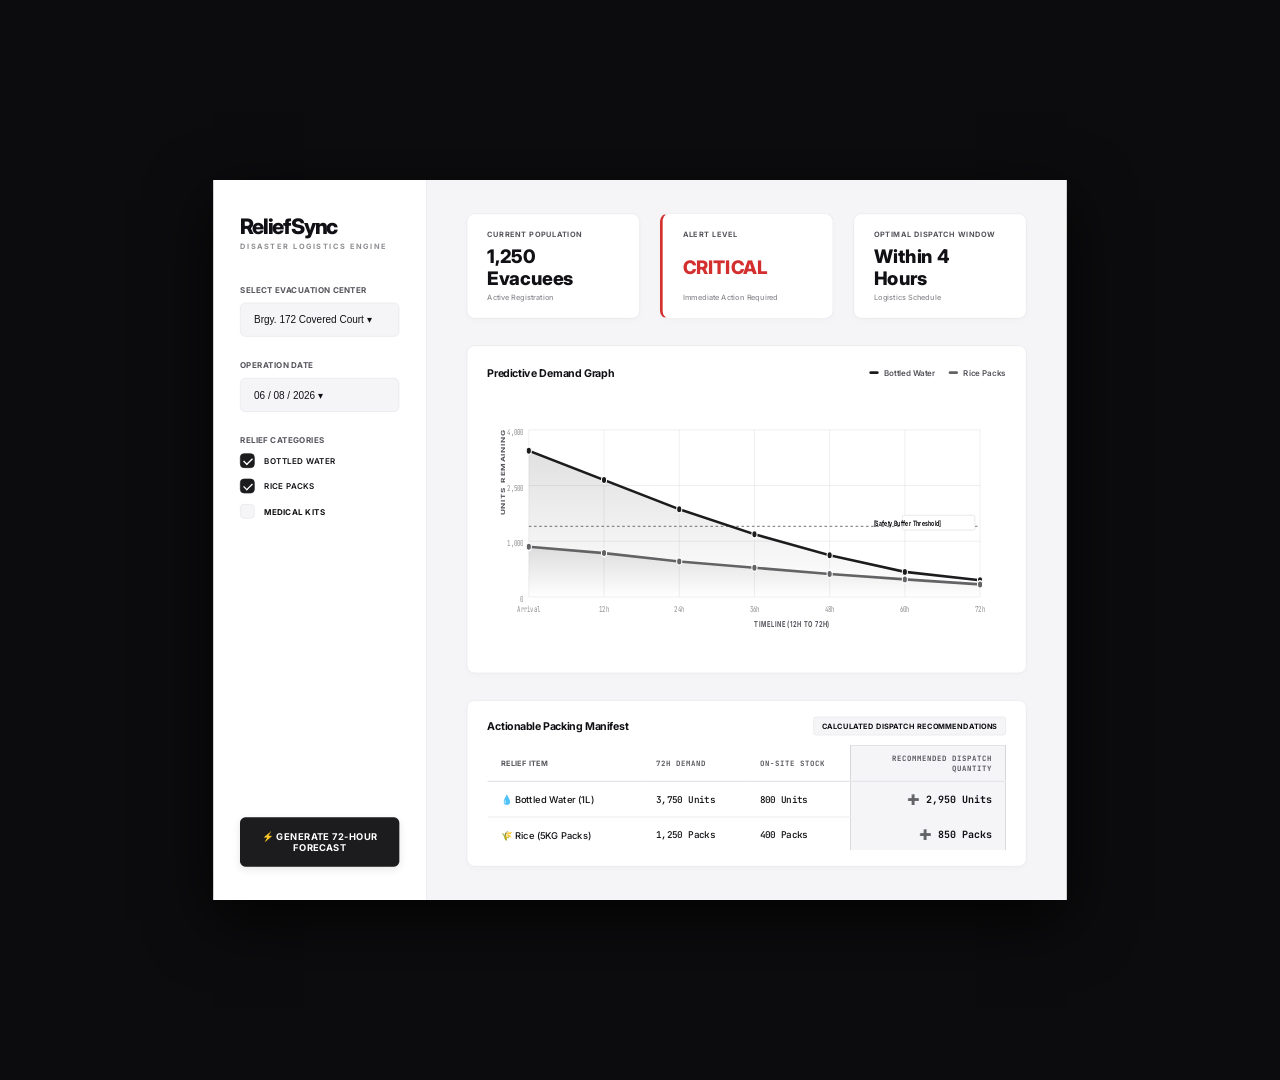
==== index.html @ c34f6281 "Initial commit: ReliefSync high-fidelity interactive dashboard" ====
<!DOCTYPE html>
<html lang="en">
<head>
  <meta charset="UTF-8">
  <meta name="viewport" content="width=device-width, initial-scale=1.0">
  <title>ReliefSync — Disaster Logistics Engine</title>
  <meta name="description" content="AI-driven disaster logistics engine for real-time dispatch forecasting and inventory optimization.">
  <!-- Google Fonts: Inter & JetBrains Mono for a modern, industrial data aesthetic -->
  <link rel="preconnect" href="https://fonts.googleapis.com">
  <link rel="preconnect" href="https://fonts.gstatic.com" crossorigin>
  <link href="https://fonts.googleapis.com/css2?family=Inter:wght@300;400;500;600;700;800&family=JetBrains+Mono:wght@400;500;700&display=swap" rel="stylesheet">
  <link rel="stylesheet" href="style.css">
</head>
<body>
  <!-- Presentation Frame to lock the layout into a beautiful 16:9 container -->
  <div class="presentation-container">
    <div class="canvas-frame">
      
      <!-- Split-Pane Layout -->
      <div class="split-pane">
        
        <!-- Left Sidebar (Control Panel) -->
        <aside class="sidebar">
          <div class="sidebar-top">
            <!-- App Brand Block -->
            <div class="brand-block">
              <h1 id="app-title">ReliefSync</h1>
              <p class="subtitle">DISASTER LOGISTICS ENGINE</p>
            </div>
            
            <!-- Controls Form -->
            <div class="controls-form">
              <!-- Evacuation Center Dropdown -->
              <div class="form-group">
                <label for="evac-center-select">Select Evacuation Center</label>
                <div class="custom-select-wrapper">
                  <select id="evac-center-select" name="evac-center">
                    <option value="brgy_172">Brgy. 172 Covered Court ▾</option>
                    <option value="brgy_173">Brgy. 173 Gymnasium ▾</option>
                    <option value="brgy_174">Brgy. 174 Elementary School ▾</option>
                  </select>
                </div>
              </div>
              
              <!-- Operation Date Dropdown -->
              <div class="form-group">
                <label for="operation-date-select">Operation Date</label>
                <div class="custom-select-wrapper">
                  <select id="operation-date-select" name="operation-date">
                    <option value="2026-06-08">06 / 08 / 2026 ▾</option>
                    <option value="2026-06-09">06 / 09 / 2026 ▾</option>
                    <option value="2026-06-10">06 / 10 / 2026 ▾</option>
                  </select>
                </div>
              </div>
              
              <!-- Checkbox Group -->
              <div class="form-group">
                <label class="group-label">Relief Categories</label>
                <div class="checkbox-group">
                  <label class="checkbox-label" for="category-water">
                    <input type="checkbox" id="category-water" name="categories" value="water" checked>
                    <span class="custom-checkbox"></span>
                    <span class="label-text">Bottled Water</span>
                  </label>
                  
                  <label class="checkbox-label" for="category-rice">
                    <input type="checkbox" id="category-rice" name="categories" value="rice" checked>
                    <span class="custom-checkbox"></span>
                    <span class="label-text">Rice Packs</span>
                  </label>
                  
                  <label class="checkbox-label" for="category-medical">
                    <input type="checkbox" id="category-medical" name="categories" value="medical">
                    <span class="custom-checkbox"></span>
                    <span class="label-text">Medical Kits</span>
                  </label>
                </div>
              </div>
            </div>
          </div>
          
          <!-- Bottom Action Button -->
          <div class="sidebar-bottom">
            <button id="btn-generate-forecast" class="primary-btn">
              <span class="btn-content">⚡ GENERATE 72-HOUR FORECAST</span>
              <span class="btn-loader hidden">
                <svg class="spinner" viewBox="0 0 50 50">
                  <circle class="path" cx="25" cy="25" r="20" fill="none" stroke-width="5"></circle>
                </svg>
                CALCULATING FORECAST...
              </span>
            </button>
          </div>
        </aside>
        
        <!-- Main Workspace (Right Side Dashboard) -->
        <main class="main-content">
          
          <!-- Row A: Live Camp Status -->
          <section class="dashboard-row row-status" id="row-status">
            <div class="status-card" id="card-population">
              <span class="card-label">Current Population</span>
              <span class="card-value" id="val-population">1,250 Evacuees</span>
              <div class="card-indicator">Active Registration</div>
            </div>
            
            <div class="status-card highlight-alert" id="card-alert">
              <span class="card-label">Alert Level</span>
              <span class="card-value alert-text" id="val-alert">CRITICAL</span>
              <div class="card-indicator">Immediate Action Required</div>
            </div>
            
            <div class="status-card" id="card-window">
              <span class="card-label">Optimal Dispatch Window</span>
              <span class="card-value" id="val-window">Within 4 Hours</span>
              <div class="card-indicator">Logistics Schedule</div>
            </div>
          </section>
          
          <!-- Row B: Predictive Demand Graph -->
          <section class="dashboard-row row-chart" id="row-chart">
            <div class="chart-container-box">
              <div class="chart-header">
                <h2 class="section-title">Predictive Demand Graph</h2>
                <div class="chart-legend" id="chart-legend">
                  <!-- Legend items will be added dynamically by JS to align with current checkboxes -->
                </div>
              </div>
              
              <!-- Clean SVG Line Chart Area -->
              <div class="svg-wrapper" id="svg-wrapper">
                <svg id="demand-chart" viewBox="0 0 1000 350" preserveAspectRatio="none">
                  <!-- Definitions for gradients and drop shadows -->
                  <defs>
                    <linearGradient id="gradient-water" x1="0" y1="0" x2="0" y2="1">
                      <stop offset="0%" stop-color="#333333" stop-opacity="0.15"/>
                      <stop offset="100%" stop-color="#333333" stop-opacity="0.0"/>
                    </linearGradient>
                    <linearGradient id="gradient-rice" x1="0" y1="0" x2="0" y2="1">
                      <stop offset="0%" stop-color="#555555" stop-opacity="0.15"/>
                      <stop offset="100%" stop-color="#555555" stop-opacity="0.0"/>
                    </linearGradient>
                    <linearGradient id="gradient-medical" x1="0" y1="0" x2="0" y2="1">
                      <stop offset="0%" stop-color="#888888" stop-opacity="0.15"/>
                      <stop offset="100%" stop-color="#888888" stop-opacity="0.0"/>
                    </linearGradient>
                  </defs>
                  
                  <!-- Y-Axis Grid Lines -->
                  <g class="grid-lines-y">
                    <line x1="80" y1="50" x2="950" y2="50" />
                    <line x1="80" y1="125" x2="950" y2="125" />
                    <line x1="80" y1="200" x2="950" y2="200" />
                    <line x1="80" y1="275" x2="950" y2="275" />
                  </g>

                  <!-- X-Axis Grid Lines (Time milestones) -->
                  <g class="grid-lines-x">
                    <line x1="80" y1="50" x2="80" y2="275" />
                    <line x1="225" y1="50" x2="225" y2="275" />
                    <line x1="370" y1="50" x2="370" y2="275" />
                    <line x1="515" y1="50" x2="515" y2="275" />
                    <line x1="660" y1="50" x2="660" y2="275" />
                    <line x1="805" y1="50" x2="805" y2="275" />
                    <line x1="950" y1="50" x2="950" y2="275" />
                  </g>

                  <!-- Safety Buffer Threshold (Dotted Line Across Middle) -->
                  <line id="buffer-threshold-line" x1="80" y1="180" x2="950" y2="180" stroke-dasharray="5 5" />
                  
                  <!-- Text Annotation Layer pointing to Safety Buffer -->
                  <g class="annotation-layer">
                    <rect x="800" y="165" width="140" height="20" rx="3" fill="#ffffff" stroke="#dcdcdc" stroke-width="1" />
                    <text x="810" y="179" class="annotation-text">[Safety Buffer Threshold]</text>
                  </g>

                  <!-- Axes Labels -->
                  <text x="35" y="165" class="axis-title y-axis-title" transform="rotate(-90 35 165)">Units Remaining</text>
                  <text x="515" y="315" class="axis-title x-axis-title">Timeline (12h to 72h)</text>

                  <!-- Y-Axis Labels -->
                  <text x="70" y="54" class="tick-label label-y">4,000</text>
                  <text x="70" y="129" class="tick-label label-y">2,500</text>
                  <text x="70" y="204" class="tick-label label-y">1,000</text>
                  <text x="70" y="279" class="tick-label label-y">0</text>

                  <!-- X-Axis Labels -->
                  <text x="80" y="295" class="tick-label label-x">Arrival</text>
                  <text x="225" y="295" class="tick-label label-x">12h</text>
                  <text x="370" y="295" class="tick-label label-x">24h</text>
                  <text x="515" y="295" class="tick-label label-x">36h</text>
                  <text x="660" y="295" class="tick-label label-x">48h</text>
                  <text x="805" y="295" class="tick-label label-x">60h</text>
                  <text x="950" y="295" class="tick-label label-x">72h</text>
                  
                  <!-- Dynamic SVG Paths will go here -->
                  <g id="chart-paths-container"></g>
                  
                  <!-- Interactivity Overlays / Tooltips -->
                  <g id="chart-dots-container"></g>
                </svg>
                <div class="chart-tooltip" id="chart-tooltip"></div>
              </div>
            </div>
          </section>
          
          <!-- Row C: Actionable Packing Manifest -->
          <section class="dashboard-row row-manifest" id="row-manifest">
            <div class="manifest-container-box">
              <div class="manifest-header">
                <h2 class="section-title">Actionable Packing Manifest</h2>
                <div class="manifest-badge">Calculated Dispatch Recommendations</div>
              </div>
              
              <!-- 4-Column Data Grid / Table -->
              <div class="table-wrapper">
                <table class="manifest-table" id="manifest-table">
                  <thead>
                    <tr>
                      <th class="col-item">Relief Item</th>
                      <th class="col-demand">72H Demand</th>
                      <th class="col-stock">On-Site Stock</th>
                      <th class="col-dispatch highlight-column">Recommended Dispatch Quantity</th>
                    </tr>
                  </thead>
                  <tbody id="manifest-table-body">
                    <!-- Rows will be injected and updated dynamically by JS -->
                  </tbody>
                </table>
              </div>
            </div>
          </section>
        </main>
        
      </div>
    </div>
  </div>

  <script src="app.js"></script>
</body>
</html>
---- style.css ----
/* Global Reset & Base Variables */
:root {
  --color-bg-page: #0c0c0e; /* Dark presenter canvas backdrop */
  --color-canvas-bg: #ffffff; /* White 16:9 workspace background */
  
  /* Grayscale Palette */
  --color-text-primary: #111115;
  --color-text-secondary: #55555c;
  --color-text-muted: #8e8e93;
  --color-border-light: #e5e5ea;
  --color-border-medium: #c7c7cc;
  --color-fill-light: #f5f5f7;
  --color-fill-hover: #e5e5ea;
  --color-btn-primary: #1c1c1e;
  --color-btn-hover: #000000;
  
  /* Single Accent Color for Alerts */
  --color-accent-red: #d32f2f;
  --color-accent-red-bg: #ffebee;
  
  /* Fonts */
  --font-sans: 'Inter', -apple-system, BlinkMacSystemFont, "Segoe UI", Roboto, sans-serif;
  --font-mono: 'JetBrains Mono', monospace;
  
  /* Transition durations */
  --transition-fast: 0.2s cubic-bezier(0.16, 1, 0.3, 1);
  --transition-normal: 0.3s cubic-bezier(0.16, 1, 0.3, 1);
}

* {
  box-sizing: border-box;
  margin: 0;
  padding: 0;
}

body {
  background-color: var(--color-bg-page);
  color: var(--color-text-primary);
  font-family: var(--font-sans);
  min-height: 100vh;
  display: flex;
  align-items: center;
  justify-content: center;
  overflow: hidden;
}

/* Presentation and Scaling Container */
.presentation-container {
  width: 1920px;
  height: 1080px;
  background-color: var(--color-canvas-bg);
  box-shadow: 0 30px 90px rgba(0, 0, 0, 0.8);
  position: relative;
  display: flex;
  overflow: hidden;
  transform-origin: center center;
}

/* Split Pane Layout */
.split-pane {
  display: flex;
  width: 100%;
  height: 100%;
}

/* 1. Left Sidebar Component */
.sidebar {
  width: 25%;
  border-right: 1px solid var(--color-border-light);
  background-color: #ffffff;
  display: flex;
  flex-direction: column;
  justify-content: space-between;
  padding: 50px 40px;
  z-index: 10;
}

.brand-block {
  margin-bottom: 50px;
}

#app-title {
  font-size: 32px;
  font-weight: 800;
  letter-spacing: -1.5px;
  color: var(--color-text-primary);
  margin-bottom: 4px;
}

.brand-block .subtitle {
  font-size: 11px;
  font-weight: 700;
  letter-spacing: 2.5px;
  color: var(--color-text-muted);
  text-transform: uppercase;
}

.controls-form {
  display: flex;
  flex-direction: column;
  gap: 35px;
}

.form-group {
  display: flex;
  flex-direction: column;
  gap: 12px;
}

.form-group label,
.group-label {
  font-size: 12px;
  font-weight: 700;
  letter-spacing: 0.5px;
  text-transform: uppercase;
  color: var(--color-text-secondary);
}

/* Custom Dropdown Styling */
.custom-select-wrapper {
  position: relative;
  width: 100%;
}

.custom-select-wrapper select {
  width: 100%;
  padding: 16px 20px;
  font-size: 15px;
  font-weight: 500;
  color: var(--color-text-primary);
  background-color: var(--color-fill-light);
  border: 1px solid var(--color-border-light);
  border-radius: 8px;
  appearance: none; /* Hide default arrow */
  cursor: pointer;
  transition: all var(--transition-fast);
}

.custom-select-wrapper select:hover {
  background-color: var(--color-fill-hover);
  border-color: var(--color-border-medium);
}

.custom-select-wrapper select:focus {
  outline: none;
  border-color: var(--color-text-primary);
  background-color: #ffffff;
}

/* Custom Checkbox Styling */
.checkbox-group {
  display: flex;
  flex-direction: column;
  gap: 16px;
}

.checkbox-label {
  display: flex;
  align-items: center;
  position: relative;
  cursor: pointer;
  font-size: 15px;
  font-weight: 500;
  user-select: none;
}

.checkbox-label input {
  position: absolute;
  opacity: 0;
  cursor: pointer;
  height: 0;
  width: 0;
}

.custom-checkbox {
  height: 22px;
  width: 22px;
  background-color: var(--color-fill-light);
  border: 1px solid var(--color-border-light);
  border-radius: 6px;
  margin-right: 14px;
  position: relative;
  transition: all var(--transition-fast);
}

.checkbox-label:hover input ~ .custom-checkbox {
  background-color: var(--color-fill-hover);
  border-color: var(--color-border-medium);
}

.checkbox-label input:checked ~ .custom-checkbox {
  background-color: var(--color-btn-primary);
  border-color: var(--color-btn-primary);
}

/* Draw checkmark inside checkbox */
.custom-checkbox:after {
  content: "";
  position: absolute;
  display: none;
  left: 7px;
  top: 3px;
  width: 6px;
  height: 11px;
  border: solid white;
  border-width: 0 2px 2px 0;
  transform: rotate(45deg);
}

.checkbox-label input:checked ~ .custom-checkbox:after {
  display: block;
}

.label-text {
  color: var(--color-text-primary);
  transition: color var(--transition-fast);
}

.checkbox-label input:checked ~ .label-text {
  font-weight: 600;
}

/* Action Button */
.primary-btn {
  width: 100%;
  padding: 20px 24px;
  font-family: var(--font-sans);
  font-size: 14px;
  font-weight: 700;
  letter-spacing: 0.5px;
  color: #ffffff;
  background-color: var(--color-btn-primary);
  border: none;
  border-radius: 8px;
  cursor: pointer;
  transition: all var(--transition-normal);
  display: flex;
  justify-content: center;
  align-items: center;
  box-shadow: 0 4px 12px rgba(0, 0, 0, 0.1);
  position: relative;
  overflow: hidden;
}

.primary-btn:hover {
  background-color: var(--color-btn-hover);
  transform: translateY(-2px);
  box-shadow: 0 6px 20px rgba(0, 0, 0, 0.15);
}

.primary-btn:active {
  transform: translateY(0);
}

.btn-content {
  display: inline-flex;
  align-items: center;
  gap: 8px;
}

/* Loading state for button */
.btn-loader {
  display: flex;
  align-items: center;
  gap: 10px;
}

.hidden {
  display: none !important;
}

.spinner {
  animation: rotate 2s linear infinite;
  width: 18px;
  height: 18px;
}

.spinner .path {
  stroke: #ffffff;
  stroke-linecap: round;
  animation: dash 1.5s ease-in-out infinite;
}

@keyframes rotate {
  100% {
    transform: rotate(360deg);
  }
}

@keyframes dash {
  0% {
    stroke-dasharray: 1, 150;
    stroke-dashoffset: 0;
  }
  50% {
    stroke-dasharray: 90, 150;
    stroke-dashoffset: -35;
  }
  100% {
    stroke-dasharray: 90, 150;
    stroke-dashoffset: -124;
  }
}


/* 2. Main Workspace Component (Right Side) */
.main-content {
  width: 75%;
  height: 100%;
  background-color: var(--color-fill-light);
  padding: 50px 60px;
  display: flex;
  flex-direction: column;
  justify-content: space-between;
  gap: 40px;
}

/* Row Layouts */
.dashboard-row {
  width: 100%;
}

/* ROW A: Live Camp Status */
.row-status {
  display: grid;
  grid-template-columns: repeat(3, 1fr);
  gap: 30px;
  height: auto;
}

.status-card {
  background-color: #ffffff;
  border: 1px solid var(--color-border-light);
  border-radius: 12px;
  padding: 24px 30px;
  display: flex;
  flex-direction: column;
  justify-content: space-between;
  position: relative;
  transition: all var(--transition-normal);
  box-shadow: 0 4px 10px rgba(0, 0, 0, 0.02);
}

.status-card:hover {
  transform: translateY(-4px);
  box-shadow: 0 10px 20px rgba(0, 0, 0, 0.05);
  border-color: var(--color-border-medium);
}

.card-label {
  font-size: 11px;
  font-weight: 700;
  text-transform: uppercase;
  color: var(--color-text-secondary);
  letter-spacing: 1px;
  margin-bottom: 8px;
}

.card-value {
  font-family: var(--font-sans);
  font-size: 28px;
  font-weight: 800;
  color: var(--color-text-primary);
  margin-bottom: 4px;
}

.card-indicator {
  font-size: 11px;
  font-weight: 500;
  color: var(--color-text-muted);
}

/* Alert Card Custom Styling */
.status-card.highlight-alert {
  border-left: 4px solid var(--color-accent-red);
}

.alert-text {
  color: var(--color-accent-red) !important;
  font-weight: 800;
  display: flex;
  align-items: center;
  gap: 6px;
}


/* ROW B: Predictive Demand Graph */
.row-chart {
  flex-grow: 1;
  display: flex;
  flex-direction: column;
  min-height: 400px;
}

.chart-container-box {
  background-color: #ffffff;
  border: 1px solid var(--color-border-light);
  border-radius: 12px;
  padding: 30px;
  height: 100%;
  display: flex;
  flex-direction: column;
  justify-content: space-between;
  box-shadow: 0 4px 10px rgba(0, 0, 0, 0.02);
}

.chart-header {
  display: flex;
  justify-content: space-between;
  align-items: center;
  margin-bottom: 20px;
}

.section-title {
  font-size: 16px;
  font-weight: 700;
  color: var(--color-text-primary);
  letter-spacing: -0.3px;
}

/* Chart Legend */
.chart-legend {
  display: flex;
  gap: 20px;
}

.legend-item {
  display: flex;
  align-items: center;
  font-size: 12px;
  font-weight: 600;
  color: var(--color-text-secondary);
}

.legend-color {
  width: 14px;
  height: 4px;
  border-radius: 2px;
  margin-right: 8px;
}

/* SVG Chart Area */
.svg-wrapper {
  position: relative;
  width: 100%;
  height: 100%;
  flex-grow: 1;
}

#demand-chart {
  width: 100%;
  height: 100%;
  display: block;
}

/* Grid & Axes styles */
.grid-lines-y line,
.grid-lines-x line {
  stroke: var(--color-border-light);
  stroke-width: 1px;
}

#buffer-threshold-line {
  stroke: var(--color-text-muted);
  stroke-width: 1.5px;
}

.axis-title {
  font-size: 11px;
  font-weight: 700;
  text-transform: uppercase;
  fill: var(--color-text-secondary);
  letter-spacing: 1px;
}

.tick-label {
  font-family: var(--font-mono);
  font-size: 11px;
  fill: var(--color-text-muted);
}

.label-y {
  text-anchor: end;
  dominant-baseline: middle;
}

.label-x {
  text-anchor: middle;
  dominant-baseline: top;
}

/* SVG Paths & Dots */
.chart-path {
  fill: none;
  stroke-width: 3.5px;
  stroke-linecap: round;
  transition: stroke-dasharray 2s ease-in-out, opacity var(--transition-normal);
}

.chart-area {
  stroke: none;
  transition: opacity var(--transition-normal);
}

/* Specific Line Styling */
.path-water {
  stroke: #1c1c1e; /* Darkest gray */
}
.area-water {
  fill: url(#gradient-water);
}

.path-rice {
  stroke: #636366; /* Medium gray */
}
.area-rice {
  fill: url(#gradient-rice);
}

.path-medical {
  stroke: #aeaeb2; /* Light gray */
}
.area-medical {
  fill: url(#gradient-medical);
}

/* Chart Points & Hover Dots */
.chart-dot {
  cursor: pointer;
  transition: r 0.2s ease, fill-opacity 0.2s ease;
}

.chart-dot:hover {
  r: 7px;
}

/* Safety Buffer Annotation */
.annotation-text {
  font-size: 10px;
  font-weight: 700;
  fill: var(--color-text-primary);
  text-anchor: middle;
}

/* Tooltip */
.chart-tooltip {
  position: absolute;
  background-color: var(--color-btn-primary);
  color: #ffffff;
  padding: 8px 12px;
  border-radius: 6px;
  font-size: 12px;
  font-family: var(--font-mono);
  pointer-events: none;
  opacity: 0;
  transform: translate(-50%, -120%);
  transition: opacity var(--transition-fast), transform var(--transition-fast);
  z-index: 100;
  box-shadow: 0 4px 12px rgba(0, 0, 0, 0.15);
}

.chart-tooltip::after {
  content: "";
  position: absolute;
  top: 100%;
  left: 50%;
  margin-left: -5px;
  border-width: 5px;
  border-style: solid;
  border-color: var(--color-btn-primary) transparent transparent transparent;
}


/* ROW C: Actionable Packing Manifest */
.row-manifest {
  height: 250px;
  display: flex;
  flex-direction: column;
}

.manifest-container-box {
  background-color: #ffffff;
  border: 1px solid var(--color-border-light);
  border-radius: 12px;
  padding: 24px 30px;
  height: 100%;
  display: flex;
  flex-direction: column;
  box-shadow: 0 4px 10px rgba(0, 0, 0, 0.02);
}

.manifest-header {
  display: flex;
  justify-content: space-between;
  align-items: center;
  margin-bottom: 15px;
}

.manifest-badge {
  background-color: var(--color-fill-light);
  color: var(--color-text-primary);
  font-size: 11px;
  font-weight: 700;
  text-transform: uppercase;
  padding: 6px 12px;
  border-radius: 4px;
  border: 1px solid var(--color-border-light);
  letter-spacing: 0.5px;
}

/* Data Table Grid */
.table-wrapper {
  flex-grow: 1;
  overflow-y: auto;
}

.manifest-table {
  width: 100%;
  border-collapse: collapse;
  text-align: left;
}

.manifest-table th {
  padding: 12px 20px;
  font-size: 11px;
  font-weight: 700;
  text-transform: uppercase;
  letter-spacing: 0.5px;
  color: var(--color-text-secondary);
  border-bottom: 2px solid var(--color-border-light);
}

.manifest-table td {
  padding: 16px 20px;
  font-size: 14px;
  font-weight: 500;
  border-bottom: 1px solid var(--color-border-light);
  color: var(--color-text-primary);
}

.manifest-table tbody tr:last-child td {
  border-bottom: none;
}

/* Dynamic row transitions */
.manifest-table tbody tr {
  animation: fadeIn 0.4s ease forwards;
}

@keyframes fadeIn {
  from {
    opacity: 0;
    transform: translateY(5px);
  }
  to {
    opacity: 1;
    transform: translateY(0);
  }
}

/* Alignment and Font styles */
.col-item {
  width: 30%;
}

.col-demand,
.col-stock {
  width: 20%;
  font-family: var(--font-mono);
}

.col-dispatch {
  width: 30%;
  font-family: var(--font-mono);
  font-weight: 700;
  text-align: right;
}

/* Distinct Highlight / Border behind recommended column */
.highlight-column {
  background-color: var(--color-fill-light);
  border-left: 1px solid var(--color-border-medium);
  border-right: 1px solid var(--color-border-medium);
}

tbody td.highlight-column {
  font-size: 15px;
  font-weight: 700;
  color: var(--color-text-primary);
  border-left: 1px solid var(--color-border-medium);
  border-right: 1px solid var(--color-border-medium);
  background-color: var(--color-fill-light);
  transition: background-color var(--transition-fast);
}

tbody tr:hover td.highlight-column {
  background-color: var(--color-fill-hover);
}

thead th.highlight-column {
  border-left: 1px solid var(--color-border-medium);
  border-right: 1px solid var(--color-border-medium);
  border-top: 1px solid var(--color-border-medium);
  background-color: var(--color-fill-light);
  text-align: right;
}

.add-prefix {
  color: var(--color-text-primary);
  margin-right: 4px;
}
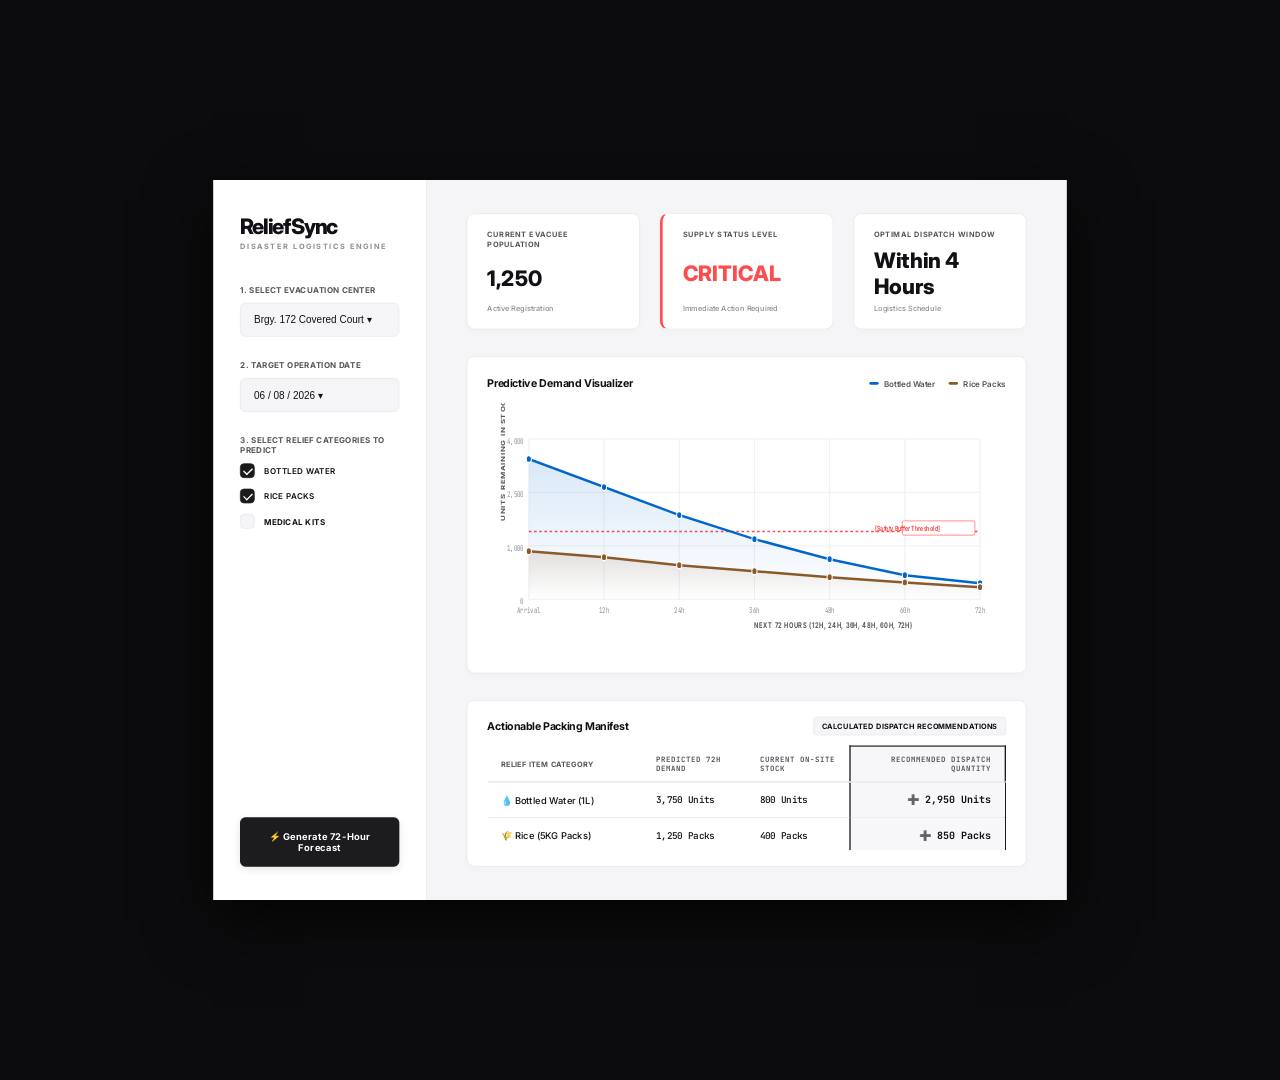
==== commit d685fa4a: "Refine dashboard blueprint labels, line colors (Water: Blue, Rice: Brown, Buffer: Red) and packing m" ====
--- a/index.html
+++ b/index.html
@@ -3,7 +3,7 @@
 <head>
   <meta charset="UTF-8">
   <meta name="viewport" content="width=device-width, initial-scale=1.0">
-  <title>ReliefSync — Disaster Logistics Engine</title>
+  <title>ReliefSync: Predictive Supply Forecaster</title>
   <meta name="description" content="AI-driven disaster logistics engine for real-time dispatch forecasting and inventory optimization.">
   <!-- Google Fonts: Inter & JetBrains Mono for a modern, industrial data aesthetic -->
   <link rel="preconnect" href="https://fonts.googleapis.com">
@@ -25,14 +25,14 @@
             <!-- App Brand Block -->
             <div class="brand-block">
               <h1 id="app-title">ReliefSync</h1>
-              <p class="subtitle">DISASTER LOGISTICS ENGINE</p>
+              <p class="subtitle">Disaster Logistics Engine</p>
             </div>
             
             <!-- Controls Form -->
             <div class="controls-form">
               <!-- Evacuation Center Dropdown -->
               <div class="form-group">
-                <label for="evac-center-select">Select Evacuation Center</label>
+                <label for="evac-center-select">1. Select Evacuation Center</label>
                 <div class="custom-select-wrapper">
                   <select id="evac-center-select" name="evac-center">
                     <option value="brgy_172">Brgy. 172 Covered Court ▾</option>
@@ -44,7 +44,7 @@
               
               <!-- Operation Date Dropdown -->
               <div class="form-group">
-                <label for="operation-date-select">Operation Date</label>
+                <label for="operation-date-select">2. Target Operation Date</label>
                 <div class="custom-select-wrapper">
                   <select id="operation-date-select" name="operation-date">
                     <option value="2026-06-08">06 / 08 / 2026 ▾</option>
@@ -56,7 +56,7 @@
               
               <!-- Checkbox Group -->
               <div class="form-group">
-                <label class="group-label">Relief Categories</label>
+                <label class="group-label">3. Select Relief Categories to Predict</label>
                 <div class="checkbox-group">
                   <label class="checkbox-label" for="category-water">
                     <input type="checkbox" id="category-water" name="categories" value="water" checked>
@@ -83,12 +83,12 @@
           <!-- Bottom Action Button -->
           <div class="sidebar-bottom">
             <button id="btn-generate-forecast" class="primary-btn">
-              <span class="btn-content">⚡ GENERATE 72-HOUR FORECAST</span>
+              <span class="btn-content">⚡ Generate 72-Hour Forecast</span>
               <span class="btn-loader hidden">
                 <svg class="spinner" viewBox="0 0 50 50">
                   <circle class="path" cx="25" cy="25" r="20" fill="none" stroke-width="5"></circle>
                 </svg>
-                CALCULATING FORECAST...
+                Calculating Forecast...
               </span>
             </button>
           </div>
@@ -97,16 +97,16 @@
         <!-- Main Workspace (Right Side Dashboard) -->
         <main class="main-content">
           
-          <!-- Row A: Live Camp Status -->
+          <!-- Row A: Live Camp Status (Camp Pulse Metrics) -->
           <section class="dashboard-row row-status" id="row-status">
             <div class="status-card" id="card-population">
-              <span class="card-label">Current Population</span>
-              <span class="card-value" id="val-population">1,250 Evacuees</span>
+              <span class="card-label">Current Evacuee Population</span>
+              <span class="card-value" id="val-population">1,250</span>
               <div class="card-indicator">Active Registration</div>
             </div>
             
             <div class="status-card highlight-alert" id="card-alert">
-              <span class="card-label">Alert Level</span>
+              <span class="card-label">Supply Status Level</span>
               <span class="card-value alert-text" id="val-alert">CRITICAL</span>
               <div class="card-indicator">Immediate Action Required</div>
             </div>
@@ -118,11 +118,11 @@
             </div>
           </section>
           
-          <!-- Row B: Predictive Demand Graph -->
+          <!-- Row B: Predictive Demand Visualizer -->
           <section class="dashboard-row row-chart" id="row-chart">
             <div class="chart-container-box">
               <div class="chart-header">
-                <h2 class="section-title">Predictive Demand Graph</h2>
+                <h2 class="section-title">Predictive Demand Visualizer</h2>
                 <div class="chart-legend" id="chart-legend">
                   <!-- Legend items will be added dynamically by JS to align with current checkboxes -->
                 </div>
@@ -133,17 +133,20 @@
                 <svg id="demand-chart" viewBox="0 0 1000 350" preserveAspectRatio="none">
                   <!-- Definitions for gradients and drop shadows -->
                   <defs>
+                    <!-- Blue gradient for Water -->
                     <linearGradient id="gradient-water" x1="0" y1="0" x2="0" y2="1">
-                      <stop offset="0%" stop-color="#333333" stop-opacity="0.15"/>
-                      <stop offset="100%" stop-color="#333333" stop-opacity="0.0"/>
+                      <stop offset="0%" stop-color="#0066cc" stop-opacity="0.15"/>
+                      <stop offset="100%" stop-color="#0066cc" stop-opacity="0.0"/>
                     </linearGradient>
+                    <!-- Brown gradient for Rice -->
                     <linearGradient id="gradient-rice" x1="0" y1="0" x2="0" y2="1">
-                      <stop offset="0%" stop-color="#555555" stop-opacity="0.15"/>
-                      <stop offset="100%" stop-color="#555555" stop-opacity="0.0"/>
+                      <stop offset="0%" stop-color="#8b5a2b" stop-opacity="0.15"/>
+                      <stop offset="100%" stop-color="#8b5a2b" stop-opacity="0.0"/>
                     </linearGradient>
+                    <!-- Gray gradient for Medical -->
                     <linearGradient id="gradient-medical" x1="0" y1="0" x2="0" y2="1">
-                      <stop offset="0%" stop-color="#888888" stop-opacity="0.15"/>
-                      <stop offset="100%" stop-color="#888888" stop-opacity="0.0"/>
+                      <stop offset="0%" stop-color="#8e8e93" stop-opacity="0.15"/>
+                      <stop offset="100%" stop-color="#8e8e93" stop-opacity="0.0"/>
                     </linearGradient>
                   </defs>
                   
@@ -171,13 +174,13 @@
                   
                   <!-- Text Annotation Layer pointing to Safety Buffer -->
                   <g class="annotation-layer">
-                    <rect x="800" y="165" width="140" height="20" rx="3" fill="#ffffff" stroke="#dcdcdc" stroke-width="1" />
+                    <rect x="800" y="165" width="140" height="20" rx="3" fill="#ffffff" stroke="#ff4b4b" stroke-width="1" />
                     <text x="810" y="179" class="annotation-text">[Safety Buffer Threshold]</text>
                   </g>
 
                   <!-- Axes Labels -->
-                  <text x="35" y="165" class="axis-title y-axis-title" transform="rotate(-90 35 165)">Units Remaining</text>
-                  <text x="515" y="315" class="axis-title x-axis-title">Timeline (12h to 72h)</text>
+                  <text x="35" y="165" class="axis-title y-axis-title" transform="rotate(-90 35 165)">Units Remaining in Stock</text>
+                  <text x="515" y="315" class="axis-title x-axis-title">Next 72 Hours (12h, 24h, 36h, 48h, 60h, 72h)</text>
 
                   <!-- Y-Axis Labels -->
                   <text x="70" y="54" class="tick-label label-y">4,000</text>
@@ -218,10 +221,10 @@
                 <table class="manifest-table" id="manifest-table">
                   <thead>
                     <tr>
-                      <th class="col-item">Relief Item</th>
-                      <th class="col-demand">72H Demand</th>
-                      <th class="col-stock">On-Site Stock</th>
-                      <th class="col-dispatch highlight-column">Recommended Dispatch Quantity</th>
+                      <th class="col-item">Relief Item Category</th>
+                      <th class="col-demand">Predicted 72H Demand</th>
+                      <th class="col-stock">Current On-Site Stock</th>
+                      <th class="col-dispatch highlight-column">RECOMMENDED DISPATCH QUANTITY</th>
                     </tr>
                   </thead>
                   <tbody id="manifest-table-body">
--- a/style.css
+++ b/style.css
@@ -15,8 +15,8 @@
   --color-btn-hover: #000000;
   
   /* Single Accent Color for Alerts */
-  --color-accent-red: #d32f2f;
-  --color-accent-red-bg: #ffebee;
+  --color-accent-red: #ff4b4b; /* Vibrant Alert Red */
+  --color-accent-red-bg: #ffebeb;
   
   /* Fonts */
   --font-sans: 'Inter', -apple-system, BlinkMacSystemFont, "Segoe UI", Roboto, sans-serif;
@@ -353,15 +353,15 @@
   text-transform: uppercase;
   color: var(--color-text-secondary);
   letter-spacing: 1px;
-  margin-bottom: 8px;
+  margin-bottom: 12px; /* Extra margin for layout separation */
 }
 
 .card-value {
   font-family: var(--font-sans);
-  font-size: 28px;
+  font-size: 32px;
   font-weight: 800;
   color: var(--color-text-primary);
-  margin-bottom: 4px;
+  margin-bottom: 6px;
 }
 
 .card-indicator {
@@ -461,8 +461,8 @@
 }
 
 #buffer-threshold-line {
-  stroke: var(--color-text-muted);
-  stroke-width: 1.5px;
+  stroke: var(--color-accent-red); /* Updated to Red Accent color */
+  stroke-width: 2px;
 }
 
 .axis-title {
@@ -502,23 +502,23 @@
   transition: opacity var(--transition-normal);
 }
 
-/* Specific Line Styling */
+/* Specific Line Styling: Water (Blue), Rice (Brown) */
 .path-water {
-  stroke: #1c1c1e; /* Darkest gray */
+  stroke: #0066cc; /* Vibrant Blue */
 }
 .area-water {
   fill: url(#gradient-water);
 }
 
 .path-rice {
-  stroke: #636366; /* Medium gray */
+  stroke: #8b5a2b; /* Professional Brown */
 }
 .area-rice {
   fill: url(#gradient-rice);
 }
 
 .path-medical {
-  stroke: #aeaeb2; /* Light gray */
+  stroke: #8e8e93; /* Grayscale/Muted Gray */
 }
 .area-medical {
   fill: url(#gradient-medical);
@@ -538,7 +538,7 @@
 .annotation-text {
   font-size: 10px;
   font-weight: 700;
-  fill: var(--color-text-primary);
+  fill: var(--color-accent-red); /* Highlight text in Alert Red */
   text-anchor: middle;
 }
 
@@ -676,32 +676,32 @@
   text-align: right;
 }
 
-/* Distinct Highlight / Border behind recommended column */
+/* Distinct Highlight / Border behind RECOMMENDED DISPATCH QUANTITY column */
 .highlight-column {
-  background-color: var(--color-fill-light);
-  border-left: 1px solid var(--color-border-medium);
-  border-right: 1px solid var(--color-border-medium);
+  background-color: #f7f7fa; /* Light structural background tint */
+  border-left: 2px solid var(--color-btn-primary) !important; /* Bold border highlight to anchor eyes */
+  border-right: 2px solid var(--color-btn-primary) !important;
 }
 
 tbody td.highlight-column {
   font-size: 15px;
   font-weight: 700;
   color: var(--color-text-primary);
-  border-left: 1px solid var(--color-border-medium);
-  border-right: 1px solid var(--color-border-medium);
-  background-color: var(--color-fill-light);
+  border-left: 2px solid var(--color-btn-primary) !important;
+  border-right: 2px solid var(--color-btn-primary) !important;
+  background-color: #f7f7fa;
   transition: background-color var(--transition-fast);
 }
 
 tbody tr:hover td.highlight-column {
-  background-color: var(--color-fill-hover);
+  background-color: #ececef;
 }
 
 thead th.highlight-column {
-  border-left: 1px solid var(--color-border-medium);
-  border-right: 1px solid var(--color-border-medium);
-  border-top: 1px solid var(--color-border-medium);
-  background-color: var(--color-fill-light);
+  border-left: 2px solid var(--color-btn-primary) !important;
+  border-right: 2px solid var(--color-btn-primary) !important;
+  border-top: 2px solid var(--color-btn-primary) !important;
+  background-color: #f7f7fa;
   text-align: right;
 }
 
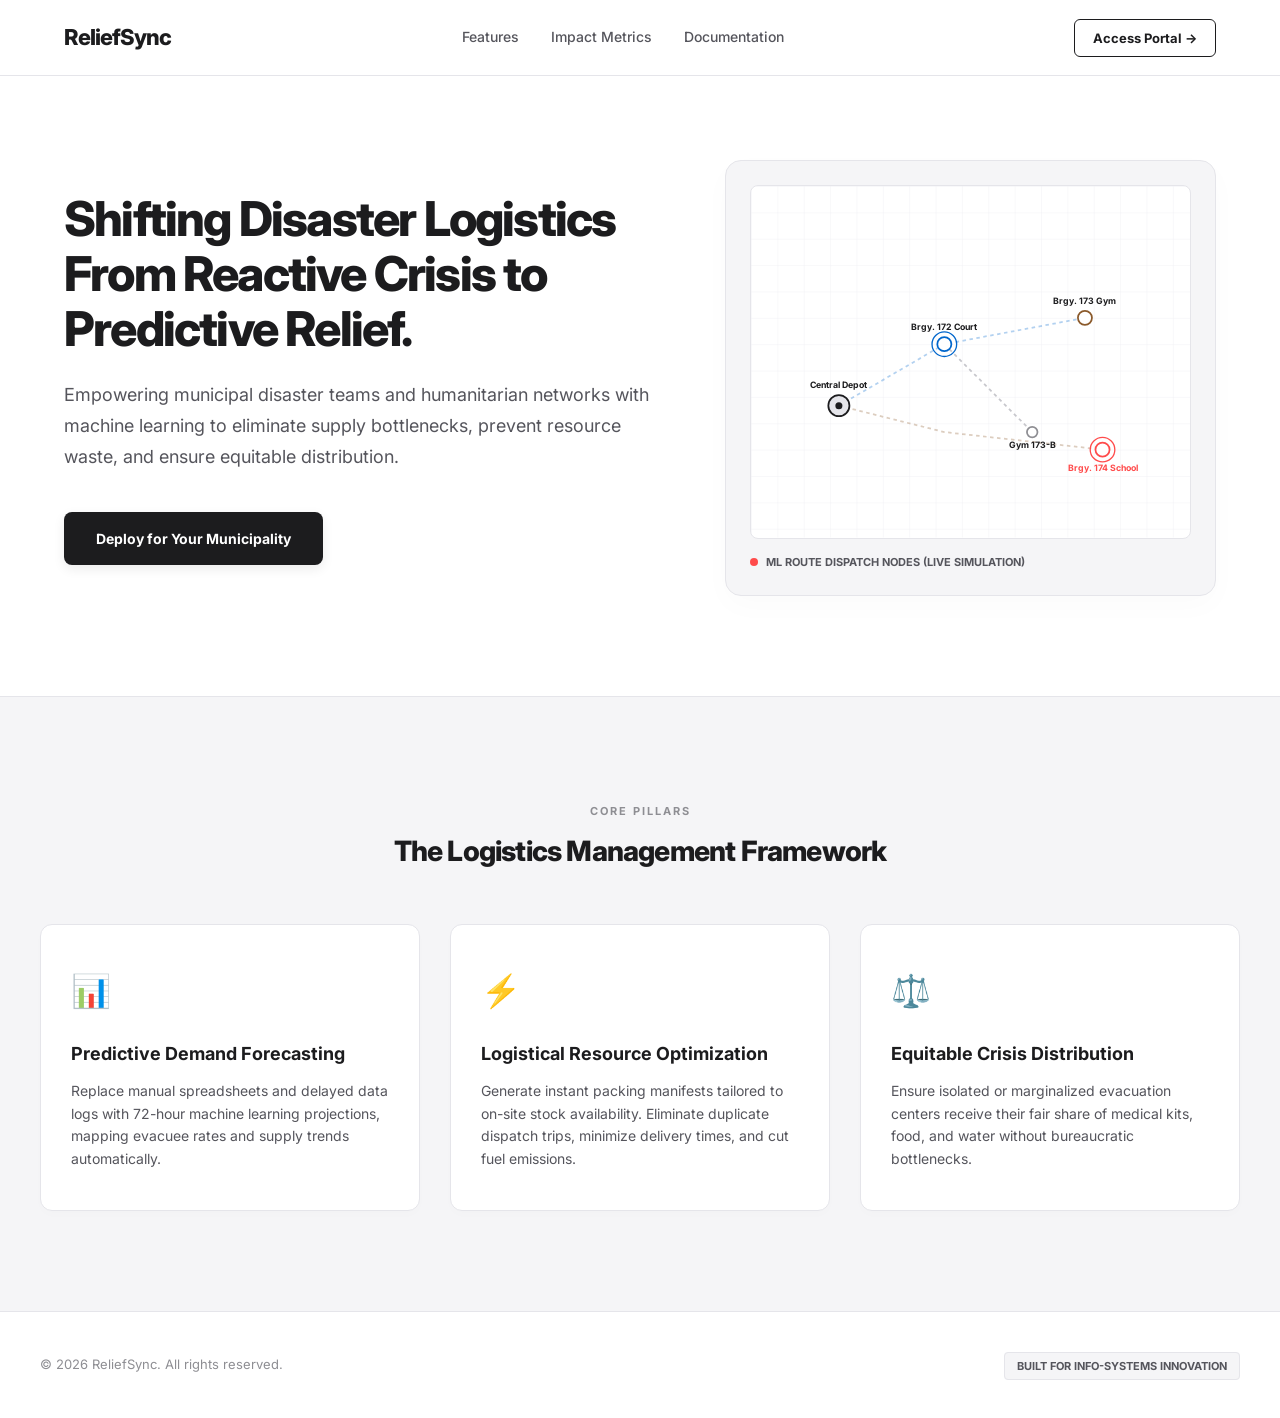
==== commit a72136ac: "Transition to multi-page app with modern landing page and responsive portal, removing fixed presenta" ====
--- a/index.html
+++ b/index.html
@@ -3,240 +3,206 @@
 <head>
   <meta charset="UTF-8">
   <meta name="viewport" content="width=device-width, initial-scale=1.0">
-  <title>ReliefSync: Predictive Supply Forecaster</title>
-  <meta name="description" content="AI-driven disaster logistics engine for real-time dispatch forecasting and inventory optimization.">
-  <!-- Google Fonts: Inter & JetBrains Mono for a modern, industrial data aesthetic -->
+  <title>ReliefSync — Predictive Supply Forecaster</title>
+  <meta name="description" content="Predictive logistics and machine learning-driven inventory optimization for disaster command centers.">
+  <!-- Google Fonts: Inter for typography -->
   <link rel="preconnect" href="https://fonts.googleapis.com">
   <link rel="preconnect" href="https://fonts.gstatic.com" crossorigin>
-  <link href="https://fonts.googleapis.com/css2?family=Inter:wght@300;400;500;600;700;800&family=JetBrains+Mono:wght@400;500;700&display=swap" rel="stylesheet">
+  <link href="https://fonts.googleapis.com/css2?family=Inter:wght@300;400;500;600;700;800&display=swap" rel="stylesheet">
   <link rel="stylesheet" href="style.css">
 </head>
 <body>
-  <!-- Presentation Frame to lock the layout into a beautiful 16:9 container -->
-  <div class="presentation-container">
-    <div class="canvas-frame">
-      
-      <!-- Split-Pane Layout -->
-      <div class="split-pane">
-        
-        <!-- Left Sidebar (Control Panel) -->
-        <aside class="sidebar">
-          <div class="sidebar-top">
-            <!-- App Brand Block -->
-            <div class="brand-block">
-              <h1 id="app-title">ReliefSync</h1>
-              <p class="subtitle">Disaster Logistics Engine</p>
-            </div>
-            
-            <!-- Controls Form -->
-            <div class="controls-form">
-              <!-- Evacuation Center Dropdown -->
-              <div class="form-group">
-                <label for="evac-center-select">1. Select Evacuation Center</label>
-                <div class="custom-select-wrapper">
-                  <select id="evac-center-select" name="evac-center">
-                    <option value="brgy_172">Brgy. 172 Covered Court ▾</option>
-                    <option value="brgy_173">Brgy. 173 Gymnasium ▾</option>
-                    <option value="brgy_174">Brgy. 174 Elementary School ▾</option>
-                  </select>
-                </div>
-              </div>
-              
-              <!-- Operation Date Dropdown -->
-              <div class="form-group">
-                <label for="operation-date-select">2. Target Operation Date</label>
-                <div class="custom-select-wrapper">
-                  <select id="operation-date-select" name="operation-date">
-                    <option value="2026-06-08">06 / 08 / 2026 ▾</option>
-                    <option value="2026-06-09">06 / 09 / 2026 ▾</option>
-                    <option value="2026-06-10">06 / 10 / 2026 ▾</option>
-                  </select>
-                </div>
-              </div>
-              
-              <!-- Checkbox Group -->
-              <div class="form-group">
-                <label class="group-label">3. Select Relief Categories to Predict</label>
-                <div class="checkbox-group">
-                  <label class="checkbox-label" for="category-water">
-                    <input type="checkbox" id="category-water" name="categories" value="water" checked>
-                    <span class="custom-checkbox"></span>
-                    <span class="label-text">Bottled Water</span>
-                  </label>
-                  
-                  <label class="checkbox-label" for="category-rice">
-                    <input type="checkbox" id="category-rice" name="categories" value="rice" checked>
-                    <span class="custom-checkbox"></span>
-                    <span class="label-text">Rice Packs</span>
-                  </label>
-                  
-                  <label class="checkbox-label" for="category-medical">
-                    <input type="checkbox" id="category-medical" name="categories" value="medical">
-                    <span class="custom-checkbox"></span>
-                    <span class="label-text">Medical Kits</span>
-                  </label>
-                </div>
-              </div>
-            </div>
+
+  <!-- Navigation Bar -->
+  <header class="navbar">
+    <div class="nav-container">
+      <a href="index.html" class="logo">ReliefSync</a>
+      
+      <nav class="nav-links">
+        <a href="#features" class="nav-link">Features</a>
+        <a href="#impact" class="nav-link" id="link-impact">Impact Metrics</a>
+        <a href="#docs" class="nav-link" id="link-docs">Documentation</a>
+      </nav>
+      
+      <div class="nav-actions">
+        <a href="portal.html" class="portal-btn">Access Portal →</a>
+      </div>
+    </div>
+  </header>
+
+  <!-- Hero Section -->
+  <section class="hero-section">
+    <div class="hero-container">
+      <!-- Hero Left: Text & CTA -->
+      <div class="hero-text-block">
+        <h1 class="hero-headline">Shifting Disaster Logistics From Reactive Crisis to Predictive Relief.</h1>
+        <p class="hero-supporting">
+          Empowering municipal disaster teams and humanitarian networks with machine learning to eliminate supply bottlenecks, prevent resource waste, and ensure equitable distribution.
+        </p>
+        <button id="btn-deploy-cta" class="cta-primary-btn">Deploy for Your Municipality</button>
+      </div>
+      
+      <!-- Hero Right: SVG Route Map Graphic -->
+      <div class="hero-graphic-block">
+        <div class="graphic-card">
+          <svg class="routes-map-svg" viewBox="0 0 500 400" width="100%" height="100%">
+            <!-- Background grid pattern -->
+            <defs>
+              <pattern id="grid" width="30" height="30" patternUnits="userSpaceOnUse">
+                <path d="M 30 0 L 0 0 0 30" fill="none" stroke="#f1f1f4" stroke-width="1"/>
+              </pattern>
+            </defs>
+            <rect width="100%" height="100%" fill="url(#grid)" />
+
+            <!-- Route Paths (Animated) -->
+            <path class="route-path path-one" d="M 100 250 L 220 180 L 380 150" />
+            <path class="route-path path-two" d="M 100 250 L 220 280 L 400 300" />
+            <path class="route-path path-three" d="M 220 180 L 320 280" />
+
+            <!-- Active delivery packet circles -->
+            <circle class="delivery-dot dot-one" r="5" fill="#0066cc" />
+            <circle class="delivery-dot dot-two" r="5" fill="#8b5a2b" />
+
+            <!-- Node Points -->
+            <!-- Base Station / Depot -->
+            <g class="map-node node-depot" transform="translate(100, 250)">
+              <circle r="12" fill="#e5e5ea" stroke="#1c1c1e" stroke-width="2" />
+              <circle r="4" fill="#1c1c1e" />
+              <text y="-20" class="node-label">Central Depot</text>
+            </g>
+
+            <!-- Node 1: Evac Court -->
+            <g class="map-node node-court" transform="translate(220, 180)">
+              <circle r="8" fill="#ffffff" stroke="#0066cc" stroke-width="2" />
+              <circle class="pulse-ring" r="14" fill="none" stroke="#0066cc" stroke-width="1.5" />
+              <text y="-16" class="node-label">Brgy. 172 Court</text>
+            </g>
+
+            <!-- Node 2: Gym -->
+            <g class="map-node node-gym" transform="translate(380, 150)">
+              <circle r="8" fill="#ffffff" stroke="#8b5a2b" stroke-width="2" />
+              <text y="-16" class="node-label">Brgy. 173 Gym</text>
+            </g>
+
+            <!-- Node 3: School -->
+            <g class="map-node node-school" transform="translate(400, 300)">
+              <circle r="8" fill="#ffffff" stroke="#ff4b4b" stroke-width="2" />
+              <circle class="pulse-ring-alert" r="14" fill="none" stroke="#ff4b4b" stroke-width="1.5" />
+              <text y="24" class="node-label alert-node">Brgy. 174 School</text>
+            </g>
+
+            <!-- Node 4: Secondary Gym -->
+            <g class="map-node node-secondary" transform="translate(320, 280)">
+              <circle r="6" fill="#ffffff" stroke="#8e8e93" stroke-width="2" />
+              <text y="18" class="node-label">Gym 173-B</text>
+            </g>
+          </svg>
+          <div class="graphic-badge">
+            <span class="pulse-bullet"></span> ML Route Dispatch Nodes (Live Simulation)
           </div>
-          
-          <!-- Bottom Action Button -->
-          <div class="sidebar-bottom">
-            <button id="btn-generate-forecast" class="primary-btn">
-              <span class="btn-content">⚡ Generate 72-Hour Forecast</span>
-              <span class="btn-loader hidden">
-                <svg class="spinner" viewBox="0 0 50 50">
-                  <circle class="path" cx="25" cy="25" r="20" fill="none" stroke-width="5"></circle>
-                </svg>
-                Calculating Forecast...
-              </span>
-            </button>
-          </div>
-        </aside>
-        
-        <!-- Main Workspace (Right Side Dashboard) -->
-        <main class="main-content">
-          
-          <!-- Row A: Live Camp Status (Camp Pulse Metrics) -->
-          <section class="dashboard-row row-status" id="row-status">
-            <div class="status-card" id="card-population">
-              <span class="card-label">Current Evacuee Population</span>
-              <span class="card-value" id="val-population">1,250</span>
-              <div class="card-indicator">Active Registration</div>
-            </div>
-            
-            <div class="status-card highlight-alert" id="card-alert">
-              <span class="card-label">Supply Status Level</span>
-              <span class="card-value alert-text" id="val-alert">CRITICAL</span>
-              <div class="card-indicator">Immediate Action Required</div>
-            </div>
-            
-            <div class="status-card" id="card-window">
-              <span class="card-label">Optimal Dispatch Window</span>
-              <span class="card-value" id="val-window">Within 4 Hours</span>
-              <div class="card-indicator">Logistics Schedule</div>
-            </div>
-          </section>
-          
-          <!-- Row B: Predictive Demand Visualizer -->
-          <section class="dashboard-row row-chart" id="row-chart">
-            <div class="chart-container-box">
-              <div class="chart-header">
-                <h2 class="section-title">Predictive Demand Visualizer</h2>
-                <div class="chart-legend" id="chart-legend">
-                  <!-- Legend items will be added dynamically by JS to align with current checkboxes -->
-                </div>
-              </div>
-              
-              <!-- Clean SVG Line Chart Area -->
-              <div class="svg-wrapper" id="svg-wrapper">
-                <svg id="demand-chart" viewBox="0 0 1000 350" preserveAspectRatio="none">
-                  <!-- Definitions for gradients and drop shadows -->
-                  <defs>
-                    <!-- Blue gradient for Water -->
-                    <linearGradient id="gradient-water" x1="0" y1="0" x2="0" y2="1">
-                      <stop offset="0%" stop-color="#0066cc" stop-opacity="0.15"/>
-                      <stop offset="100%" stop-color="#0066cc" stop-opacity="0.0"/>
-                    </linearGradient>
-                    <!-- Brown gradient for Rice -->
-                    <linearGradient id="gradient-rice" x1="0" y1="0" x2="0" y2="1">
-                      <stop offset="0%" stop-color="#8b5a2b" stop-opacity="0.15"/>
-                      <stop offset="100%" stop-color="#8b5a2b" stop-opacity="0.0"/>
-                    </linearGradient>
-                    <!-- Gray gradient for Medical -->
-                    <linearGradient id="gradient-medical" x1="0" y1="0" x2="0" y2="1">
-                      <stop offset="0%" stop-color="#8e8e93" stop-opacity="0.15"/>
-                      <stop offset="100%" stop-color="#8e8e93" stop-opacity="0.0"/>
-                    </linearGradient>
-                  </defs>
-                  
-                  <!-- Y-Axis Grid Lines -->
-                  <g class="grid-lines-y">
-                    <line x1="80" y1="50" x2="950" y2="50" />
-                    <line x1="80" y1="125" x2="950" y2="125" />
-                    <line x1="80" y1="200" x2="950" y2="200" />
-                    <line x1="80" y1="275" x2="950" y2="275" />
-                  </g>
-
-                  <!-- X-Axis Grid Lines (Time milestones) -->
-                  <g class="grid-lines-x">
-                    <line x1="80" y1="50" x2="80" y2="275" />
-                    <line x1="225" y1="50" x2="225" y2="275" />
-                    <line x1="370" y1="50" x2="370" y2="275" />
-                    <line x1="515" y1="50" x2="515" y2="275" />
-                    <line x1="660" y1="50" x2="660" y2="275" />
-                    <line x1="805" y1="50" x2="805" y2="275" />
-                    <line x1="950" y1="50" x2="950" y2="275" />
-                  </g>
-
-                  <!-- Safety Buffer Threshold (Dotted Line Across Middle) -->
-                  <line id="buffer-threshold-line" x1="80" y1="180" x2="950" y2="180" stroke-dasharray="5 5" />
-                  
-                  <!-- Text Annotation Layer pointing to Safety Buffer -->
-                  <g class="annotation-layer">
-                    <rect x="800" y="165" width="140" height="20" rx="3" fill="#ffffff" stroke="#ff4b4b" stroke-width="1" />
-                    <text x="810" y="179" class="annotation-text">[Safety Buffer Threshold]</text>
-                  </g>
-
-                  <!-- Axes Labels -->
-                  <text x="35" y="165" class="axis-title y-axis-title" transform="rotate(-90 35 165)">Units Remaining in Stock</text>
-                  <text x="515" y="315" class="axis-title x-axis-title">Next 72 Hours (12h, 24h, 36h, 48h, 60h, 72h)</text>
-
-                  <!-- Y-Axis Labels -->
-                  <text x="70" y="54" class="tick-label label-y">4,000</text>
-                  <text x="70" y="129" class="tick-label label-y">2,500</text>
-                  <text x="70" y="204" class="tick-label label-y">1,000</text>
-                  <text x="70" y="279" class="tick-label label-y">0</text>
-
-                  <!-- X-Axis Labels -->
-                  <text x="80" y="295" class="tick-label label-x">Arrival</text>
-                  <text x="225" y="295" class="tick-label label-x">12h</text>
-                  <text x="370" y="295" class="tick-label label-x">24h</text>
-                  <text x="515" y="295" class="tick-label label-x">36h</text>
-                  <text x="660" y="295" class="tick-label label-x">48h</text>
-                  <text x="805" y="295" class="tick-label label-x">60h</text>
-                  <text x="950" y="295" class="tick-label label-x">72h</text>
-                  
-                  <!-- Dynamic SVG Paths will go here -->
-                  <g id="chart-paths-container"></g>
-                  
-                  <!-- Interactivity Overlays / Tooltips -->
-                  <g id="chart-dots-container"></g>
-                </svg>
-                <div class="chart-tooltip" id="chart-tooltip"></div>
-              </div>
-            </div>
-          </section>
-          
-          <!-- Row C: Actionable Packing Manifest -->
-          <section class="dashboard-row row-manifest" id="row-manifest">
-            <div class="manifest-container-box">
-              <div class="manifest-header">
-                <h2 class="section-title">Actionable Packing Manifest</h2>
-                <div class="manifest-badge">Calculated Dispatch Recommendations</div>
-              </div>
-              
-              <!-- 4-Column Data Grid / Table -->
-              <div class="table-wrapper">
-                <table class="manifest-table" id="manifest-table">
-                  <thead>
-                    <tr>
-                      <th class="col-item">Relief Item Category</th>
-                      <th class="col-demand">Predicted 72H Demand</th>
-                      <th class="col-stock">Current On-Site Stock</th>
-                      <th class="col-dispatch highlight-column">RECOMMENDED DISPATCH QUANTITY</th>
-                    </tr>
-                  </thead>
-                  <tbody id="manifest-table-body">
-                    <!-- Rows will be injected and updated dynamically by JS -->
-                  </tbody>
-                </table>
-              </div>
-            </div>
-          </section>
-        </main>
-        
-      </div>
+        </div>
+      </div>
+    </div>
+  </section>
+
+  <!-- Problem & Value Proposition Grid -->
+  <section class="value-prop-section" id="features">
+    <div class="section-container">
+      <div class="section-heading-block">
+        <span class="section-subtitle">Core Pillars</span>
+        <h2 class="section-title">The Logistics Management Framework</h2>
+      </div>
+      
+      <div class="value-grid">
+        <!-- Box 1 -->
+        <div class="val-box">
+          <div class="box-icon">📊</div>
+          <h3 class="box-title">Predictive Demand Forecasting</h3>
+          <p class="box-desc">
+            Replace manual spreadsheets and delayed data logs with 72-hour machine learning projections, mapping evacuee rates and supply trends automatically.
+          </p>
+        </div>
+        
+        <!-- Box 2 -->
+        <div class="val-box">
+          <div class="box-icon">⚡</div>
+          <h3 class="box-title">Logistical Resource Optimization</h3>
+          <p class="box-desc">
+            Generate instant packing manifests tailored to on-site stock availability. Eliminate duplicate dispatch trips, minimize delivery times, and cut fuel emissions.
+          </p>
+        </div>
+        
+        <!-- Box 3 -->
+        <div class="val-box">
+          <div class="box-icon">⚖️</div>
+          <h3 class="box-title">Equitable Crisis Distribution</h3>
+          <p class="box-desc">
+            Ensure isolated or marginalized evacuation centers receive their fair share of medical kits, food, and water without bureaucratic bottlenecks.
+          </p>
+        </div>
+      </div>
+    </div>
+  </section>
+
+  <!-- Footer -->
+  <footer class="footer">
+    <div class="footer-container">
+      <div class="footer-left">
+        <p class="copyright">© 2026 ReliefSync. All rights reserved.</p>
+      </div>
+      <div class="footer-right">
+        <span class="info-badge">Built for Info-Systems Innovation</span>
+      </div>
+    </div>
+  </footer>
+
+  <!-- Deploy Request Modal (Popup Dialog) -->
+  <div class="modal-overlay" id="modal-deploy">
+    <div class="modal-card">
+      <button class="modal-close-btn" id="btn-close-modal">✕</button>
+      <div class="modal-header">
+        <h3 class="modal-title">Request Municipal Deployment</h3>
+        <p class="modal-subtitle">Integrate ReliefSync into your local government disaster planning protocols.</p>
+      </div>
+      
+      <form class="modal-form" id="deploy-request-form">
+        <div class="form-group">
+          <label for="input-municipality">Municipality / City Name</label>
+          <input type="text" id="input-municipality" placeholder="e.g. Metro Manila City" required>
+        </div>
+        
+        <div class="form-group">
+          <label for="input-email">Official Contact Email</label>
+          <input type="email" id="input-email" placeholder="logistics@municipality.gov" required>
+        </div>
+        
+        <div class="form-group">
+          <label for="input-notes">Primary Logistics Concerns</label>
+          <textarea id="input-notes" rows="3" placeholder="Describe current bottlenecks (e.g. food delivery delays, spreadsheet tracking issues)"></textarea>
+        </div>
+        
+        <button type="submit" class="modal-submit-btn">Request Integration Code</button>
+      </form>
+      
+      <!-- Success State -->
+      <div class="modal-success hidden" id="modal-success-state">
+        <div class="success-icon">✓</div>
+        <h4>Request Submitted</h4>
+        <p>Your municipal logistics analysis request has been logged. Our implementation team will contact your office within 24 hours.</p>
+        <button class="success-close-btn" id="btn-success-ok">Close Window</button>
+      </div>
+    </div>
+  </div>
+
+  <!-- Info Modal for Links -->
+  <div class="modal-overlay" id="modal-info">
+    <div class="modal-card info-card">
+      <button class="modal-close-btn" id="btn-close-info">✕</button>
+      <h3 class="modal-title" id="info-modal-title">Document View</h3>
+      <div class="info-modal-content" id="info-modal-content">
+        <!-- Dynamic content injected here -->
+      </div>
+      <button class="modal-submit-btn" id="btn-info-ok" style="margin-top: 25px;">Understood</button>
     </div>
   </div>
 
--- a/style.css
+++ b/style.css
@@ -1,711 +1,605 @@
-/* Global Reset & Base Variables */
+/* Modern Landing Page stylesheet — Minimalist Grayscale SaaS Theme */
 :root {
-  --color-bg-page: #0c0c0e; /* Dark presenter canvas backdrop */
-  --color-canvas-bg: #ffffff; /* White 16:9 workspace background */
-  
   /* Grayscale Palette */
-  --color-text-primary: #111115;
+  --color-bg-light: #ffffff;
+  --color-fill-light: #f5f5f7;
+  --color-fill-hover: #ececec;
+  --color-border-light: #e5e5ea;
+  --color-border-medium: #c7c7cc;
+  --color-text-charcoal: #1c1c1e;
   --color-text-secondary: #55555c;
   --color-text-muted: #8e8e93;
-  --color-border-light: #e5e5ea;
-  --color-border-medium: #c7c7cc;
-  --color-fill-light: #f5f5f7;
-  --color-fill-hover: #e5e5ea;
-  --color-btn-primary: #1c1c1e;
+  
+  /* Accent Red exclusively for critical status highlights */
+  --color-accent-red: #ff4b4b;
+  
+  /* Brand colors */
+  --color-btn-dark: #1c1c1e;
   --color-btn-hover: #000000;
   
-  /* Single Accent Color for Alerts */
-  --color-accent-red: #ff4b4b; /* Vibrant Alert Red */
-  --color-accent-red-bg: #ffebeb;
-  
-  /* Fonts */
-  --font-sans: 'Inter', -apple-system, BlinkMacSystemFont, "Segoe UI", Roboto, sans-serif;
-  --font-mono: 'JetBrains Mono', monospace;
-  
-  /* Transition durations */
+  /* Typography */
+  --font-sans: 'Inter', -apple-system, BlinkMacSystemFont, sans-serif;
+  --transition-normal: 0.3s cubic-bezier(0.16, 1, 0.3, 1);
   --transition-fast: 0.2s cubic-bezier(0.16, 1, 0.3, 1);
-  --transition-normal: 0.3s cubic-bezier(0.16, 1, 0.3, 1);
 }
 
 * {
   box-sizing: border-box;
   margin: 0;
   padding: 0;
+  scroll-behavior: smooth;
 }
 
 body {
-  background-color: var(--color-bg-page);
-  color: var(--color-text-primary);
+  background-color: var(--color-bg-light);
+  color: var(--color-text-charcoal);
   font-family: var(--font-sans);
-  min-height: 100vh;
-  display: flex;
+  line-height: 1.6;
+  -webkit-font-smoothing: antialiased;
+}
+
+/* 1. Navigation Bar styling */
+.navbar {
+  width: 100%;
+  border-bottom: 1px solid var(--color-border-light);
+  background-color: rgba(255, 255, 255, 0.9);
+  backdrop-filter: blur(8px);
+  position: fixed;
+  top: 0;
+  left: 0;
+  z-index: 100;
+}
+
+.nav-container {
+  max-width: 1200px;
+  margin: 0 auto;
+  padding: 20px 24px;
+  display: flex;
+  justify-content: space-between;
   align-items: center;
-  justify-content: center;
-  overflow: hidden;
-}
-
-/* Presentation and Scaling Container */
-.presentation-container {
-  width: 1920px;
-  height: 1080px;
-  background-color: var(--color-canvas-bg);
-  box-shadow: 0 30px 90px rgba(0, 0, 0, 0.8);
+}
+
+.logo {
+  font-size: 22px;
+  font-weight: 800;
+  color: var(--color-text-charcoal);
+  text-decoration: none;
+  letter-spacing: -1px;
+}
+
+.nav-links {
+  display: flex;
+  gap: 32px;
+}
+
+.nav-link {
+  font-size: 14px;
+  font-weight: 500;
+  color: var(--color-text-secondary);
+  text-decoration: none;
+  transition: color var(--transition-fast);
+}
+
+.nav-link:hover {
+  color: var(--color-text-charcoal);
+}
+
+.portal-btn {
+  font-size: 13px;
+  font-weight: 700;
+  color: var(--color-text-charcoal);
+  text-decoration: none;
+  padding: 10px 18px;
+  border: 1.5px solid var(--color-text-charcoal);
+  border-radius: 6px;
+  transition: all var(--transition-fast);
+}
+
+.portal-btn:hover {
+  background-color: var(--color-text-charcoal);
+  color: #ffffff;
+}
+
+
+/* 2. Hero Section */
+.hero-section {
+  padding: 160px 24px 100px 24px;
+  max-width: 1200px;
+  margin: 0 auto;
+}
+
+.hero-container {
+  display: grid;
+  grid-template-columns: 1.1fr 0.9fr;
+  gap: 60px;
+  align-items: center;
+}
+
+.hero-text-block {
+  display: flex;
+  flex-direction: column;
+  align-items: flex-start;
+}
+
+.hero-headline {
+  font-size: 48px;
+  font-weight: 800;
+  line-height: 1.15;
+  letter-spacing: -1.8px;
+  color: var(--color-text-charcoal);
+  margin-bottom: 24px;
+}
+
+.hero-supporting {
+  font-size: 18px;
+  font-weight: 400;
+  color: var(--color-text-secondary);
+  margin-bottom: 40px;
+  line-height: 1.7;
+}
+
+.cta-primary-btn {
+  padding: 18px 32px;
+  font-family: var(--font-sans);
+  font-size: 14px;
+  font-weight: 700;
+  color: #ffffff;
+  background-color: var(--color-btn-dark);
+  border: none;
+  border-radius: 8px;
+  cursor: pointer;
+  box-shadow: 0 4px 12px rgba(0, 0, 0, 0.08);
+  transition: all var(--transition-normal);
+}
+
+.cta-primary-btn:hover {
+  background-color: var(--color-btn-hover);
+  transform: translateY(-2px);
+  box-shadow: 0 8px 20px rgba(0, 0, 0, 0.15);
+}
+
+.cta-primary-btn:active {
+  transform: translateY(0);
+}
+
+/* Hero Right: SVG Map Graphic Box */
+.hero-graphic-block {
+  width: 100%;
+}
+
+.graphic-card {
+  background-color: var(--color-fill-light);
+  border: 1px solid var(--color-border-light);
+  border-radius: 16px;
+  padding: 24px;
   position: relative;
-  display: flex;
-  overflow: hidden;
-  transform-origin: center center;
-}
-
-/* Split Pane Layout */
-.split-pane {
-  display: flex;
+  box-shadow: 0 10px 30px rgba(0, 0, 0, 0.02);
+}
+
+.routes-map-svg {
+  display: block;
+  border-radius: 8px;
+  background-color: #ffffff;
+  border: 1px solid var(--color-border-light);
+}
+
+/* SVG Path Animation */
+.route-path {
+  fill: none;
+  stroke: var(--color-border-medium);
+  stroke-width: 2px;
+  stroke-dasharray: 4 4;
+}
+
+.path-one {
+  stroke: #0066cc;
+  stroke-opacity: 0.3;
+}
+
+.path-two {
+  stroke: #8b5a2b;
+  stroke-opacity: 0.3;
+}
+
+/* Motion path delivery packet animation */
+.delivery-dot {
+  animation-duration: 8s;
+  animation-iteration-count: infinite;
+  animation-timing-function: linear;
+}
+
+.dot-one {
+  offset-path: path("M 100 250 L 220 180 L 380 150");
+  animation-name: travelPath;
+}
+
+.dot-two {
+  offset-path: path("M 100 250 L 220 280 L 400 300");
+  animation-name: travelPath;
+  animation-delay: 3s;
+}
+
+@keyframes travelPath {
+  0% {
+    offset-distance: 0%;
+  }
+  100% {
+    offset-distance: 100%;
+  }
+}
+
+/* Map Nodes */
+.map-node circle {
+  transition: r var(--transition-fast);
+}
+
+.map-node:hover circle {
+  r: 10px;
+}
+
+.node-label {
+  font-size: 10px;
+  font-weight: 700;
+  fill: var(--color-text-charcoal);
+  text-anchor: middle;
+}
+
+.alert-node {
+  fill: var(--color-accent-red) !important;
+}
+
+/* Ring Pulsing Animations */
+@keyframes pulseRing {
+  0% { r: 8px; opacity: 1; }
+  100% { r: 20px; opacity: 0; }
+}
+
+.pulse-ring {
+  animation: pulseRing 2.5s cubic-bezier(0.16, 1, 0.3, 1) infinite;
+}
+
+.pulse-ring-alert {
+  animation: pulseRing 2s cubic-bezier(0.16, 1, 0.3, 1) infinite;
+}
+
+.graphic-badge {
+  display: flex;
+  align-items: center;
+  gap: 8px;
+  font-size: 11px;
+  font-weight: 700;
+  color: var(--color-text-secondary);
+  text-transform: uppercase;
+  margin-top: 15px;
+}
+
+.pulse-bullet {
+  width: 8px;
+  height: 8px;
+  border-radius: 50%;
+  background-color: var(--color-accent-red);
+  display: inline-block;
+  animation: pulse RING 1.5s infinite;
+}
+
+@keyframes RING {
+  0% { transform: scale(0.9); opacity: 1; }
+  50% { transform: scale(1.2); opacity: 0.5; }
+  100% { transform: scale(0.9); opacity: 1; }
+}
+
+
+/* 3. Problem & Value Proposition Section */
+.value-prop-section {
+  padding: 100px 24px;
+  background-color: var(--color-fill-light);
+  border-top: 1px solid var(--color-border-light);
+}
+
+.section-container {
+  max-width: 1200px;
+  margin: 0 auto;
+}
+
+.section-heading-block {
+  margin-bottom: 50px;
+  text-align: center;
+}
+
+.section-subtitle {
+  font-size: 11px;
+  font-weight: 700;
+  letter-spacing: 2px;
+  color: var(--color-text-muted);
+  text-transform: uppercase;
+  display: inline-block;
+  margin-bottom: 8px;
+}
+
+.section-title {
+  font-size: 28px;
+  font-weight: 800;
+  letter-spacing: -0.8px;
+  color: var(--color-text-charcoal);
+}
+
+.value-grid {
+  display: grid;
+  grid-template-columns: repeat(3, 1fr);
+  gap: 30px;
+}
+
+.val-box {
+  background-color: #ffffff;
+  border: 1px solid var(--color-border-light);
+  border-radius: 12px;
+  padding: 40px 30px;
+  box-shadow: 0 4px 10px rgba(0, 0, 0, 0.01);
+  transition: all var(--transition-normal);
+}
+
+.val-box:hover {
+  transform: translateY(-4px);
+  box-shadow: 0 12px 24px rgba(0, 0, 0, 0.04);
+  border-color: var(--color-border-medium);
+}
+
+.box-icon {
+  font-size: 32px;
+  margin-bottom: 24px;
+}
+
+.box-title {
+  font-size: 18px;
+  font-weight: 700;
+  color: var(--color-text-charcoal);
+  margin-bottom: 12px;
+}
+
+.box-desc {
+  font-size: 14px;
+  font-weight: 400;
+  color: var(--color-text-secondary);
+  line-height: 1.6;
+}
+
+
+/* 4. Footer Section */
+.footer {
+  border-top: 1px solid var(--color-border-light);
+  background-color: #ffffff;
+  padding: 40px 24px;
+}
+
+.footer-container {
+  max-width: 1200px;
+  margin: 0 auto;
+  display: flex;
+  justify-content: space-between;
+  align-items: center;
+}
+
+.copyright {
+  font-size: 13px;
+  color: var(--color-text-muted);
+}
+
+.info-badge {
+  background-color: var(--color-fill-light);
+  border: 1px solid var(--color-border-light);
+  padding: 6px 12px;
+  border-radius: 4px;
+  font-size: 11px;
+  font-weight: 700;
+  color: var(--color-text-secondary);
+  text-transform: uppercase;
+}
+
+
+/* 5. Modal Overlays & Cards */
+.modal-overlay {
+  position: fixed;
+  top: 0;
+  left: 0;
   width: 100%;
   height: 100%;
-}
-
-/* 1. Left Sidebar Component */
-.sidebar {
-  width: 25%;
-  border-right: 1px solid var(--color-border-light);
+  background-color: rgba(12, 12, 14, 0.5); /* Semi-transparent backdrop */
+  backdrop-filter: blur(4px);
+  display: flex;
+  justify-content: center;
+  align-items: center;
+  z-index: 200;
+  opacity: 0;
+  pointer-events: none;
+  transition: opacity var(--transition-normal);
+}
+
+.modal-overlay.active {
+  opacity: 1;
+  pointer-events: auto;
+}
+
+.modal-card {
   background-color: #ffffff;
+  border: 1px solid var(--color-border-medium);
+  border-radius: 16px;
+  width: 500px;
+  max-width: 90%;
+  padding: 40px;
+  position: relative;
+  box-shadow: 0 20px 50px rgba(0, 0, 0, 0.3);
+  transform: translateY(20px);
+  transition: transform var(--transition-normal);
+}
+
+.modal-overlay.active .modal-card {
+  transform: translateY(0);
+}
+
+.modal-close-btn {
+  position: absolute;
+  top: 25px;
+  right: 25px;
+  background: none;
+  border: none;
+  font-size: 16px;
+  cursor: pointer;
+  color: var(--color-text-muted);
+  transition: color var(--transition-fast);
+}
+
+.modal-close-btn:hover {
+  color: var(--color-text-charcoal);
+}
+
+.modal-header {
+  margin-bottom: 30px;
+}
+
+.modal-title {
+  font-size: 22px;
+  font-weight: 800;
+  color: var(--color-text-charcoal);
+  margin-bottom: 8px;
+}
+
+.modal-subtitle {
+  font-size: 13px;
+  color: var(--color-text-secondary);
+}
+
+.modal-form {
   display: flex;
   flex-direction: column;
-  justify-content: space-between;
-  padding: 50px 40px;
-  z-index: 10;
-}
-
-.brand-block {
-  margin-bottom: 50px;
-}
-
-#app-title {
-  font-size: 32px;
-  font-weight: 800;
-  letter-spacing: -1.5px;
-  color: var(--color-text-primary);
-  margin-bottom: 4px;
-}
-
-.brand-block .subtitle {
-  font-size: 11px;
-  font-weight: 700;
-  letter-spacing: 2.5px;
-  color: var(--color-text-muted);
-  text-transform: uppercase;
-}
-
-.controls-form {
-  display: flex;
-  flex-direction: column;
-  gap: 35px;
-}
-
-.form-group {
-  display: flex;
-  flex-direction: column;
-  gap: 12px;
-}
-
-.form-group label,
-.group-label {
-  font-size: 12px;
-  font-weight: 700;
-  letter-spacing: 0.5px;
-  text-transform: uppercase;
-  color: var(--color-text-secondary);
-}
-
-/* Custom Dropdown Styling */
-.custom-select-wrapper {
-  position: relative;
+  gap: 20px;
+}
+
+.modal-form input[type="text"],
+.modal-form input[type="email"],
+.modal-form textarea {
   width: 100%;
-}
-
-.custom-select-wrapper select {
-  width: 100%;
-  padding: 16px 20px;
-  font-size: 15px;
-  font-weight: 500;
-  color: var(--color-text-primary);
-  background-color: var(--color-fill-light);
+  padding: 12px 16px;
+  font-family: var(--font-sans);
+  font-size: 14px;
   border: 1px solid var(--color-border-light);
   border-radius: 8px;
-  appearance: none; /* Hide default arrow */
+  outline: none;
+  background-color: var(--color-fill-light);
+  transition: all var(--transition-fast);
+}
+
+.modal-form input:focus,
+.modal-form textarea:focus {
+  border-color: var(--color-text-charcoal);
+  background-color: #ffffff;
+}
+
+.modal-submit-btn {
+  width: 100%;
+  padding: 14px;
+  font-family: var(--font-sans);
+  font-size: 13px;
+  font-weight: 700;
+  color: #ffffff;
+  background-color: var(--color-btn-dark);
+  border: none;
+  border-radius: 8px;
   cursor: pointer;
-  transition: all var(--transition-fast);
-}
-
-.custom-select-wrapper select:hover {
-  background-color: var(--color-fill-hover);
-  border-color: var(--color-border-medium);
-}
-
-.custom-select-wrapper select:focus {
-  outline: none;
-  border-color: var(--color-text-primary);
-  background-color: #ffffff;
-}
-
-/* Custom Checkbox Styling */
-.checkbox-group {
+  transition: background-color var(--transition-fast);
+}
+
+.modal-submit-btn:hover {
+  background-color: var(--color-btn-hover);
+}
+
+/* Modal Success State */
+.modal-success {
   display: flex;
   flex-direction: column;
-  gap: 16px;
-}
-
-.checkbox-label {
-  display: flex;
   align-items: center;
-  position: relative;
-  cursor: pointer;
-  font-size: 15px;
-  font-weight: 500;
-  user-select: none;
-}
-
-.checkbox-label input {
-  position: absolute;
-  opacity: 0;
-  cursor: pointer;
-  height: 0;
-  width: 0;
-}
-
-.custom-checkbox {
-  height: 22px;
-  width: 22px;
+  text-align: center;
+}
+
+.success-icon {
+  width: 50px;
+  height: 50px;
+  border-radius: 50%;
+  background-color: #e2f5ec;
+  color: #0d8a5f;
+  display: flex;
+  justify-content: center;
+  align-items: center;
+  font-size: 24px;
+  font-weight: bold;
+  margin-bottom: 20px;
+}
+
+.modal-success h4 {
+  font-size: 20px;
+  font-weight: 800;
+  margin-bottom: 8px;
+}
+
+.modal-success p {
+  font-size: 14px;
+  color: var(--color-text-secondary);
+  margin-bottom: 25px;
+}
+
+.success-close-btn {
+  padding: 10px 24px;
   background-color: var(--color-fill-light);
   border: 1px solid var(--color-border-light);
   border-radius: 6px;
-  margin-right: 14px;
-  position: relative;
-  transition: all var(--transition-fast);
-}
-
-.checkbox-label:hover input ~ .custom-checkbox {
+  font-family: var(--font-sans);
+  font-weight: 600;
+  font-size: 13px;
+  cursor: pointer;
+  transition: background-color var(--transition-fast);
+}
+
+.success-close-btn:hover {
   background-color: var(--color-fill-hover);
-  border-color: var(--color-border-medium);
-}
-
-.checkbox-label input:checked ~ .custom-checkbox {
-  background-color: var(--color-btn-primary);
-  border-color: var(--color-btn-primary);
-}
-
-/* Draw checkmark inside checkbox */
-.custom-checkbox:after {
-  content: "";
-  position: absolute;
-  display: none;
-  left: 7px;
-  top: 3px;
-  width: 6px;
-  height: 11px;
-  border: solid white;
-  border-width: 0 2px 2px 0;
-  transform: rotate(45deg);
-}
-
-.checkbox-label input:checked ~ .custom-checkbox:after {
-  display: block;
-}
-
-.label-text {
-  color: var(--color-text-primary);
-  transition: color var(--transition-fast);
-}
-
-.checkbox-label input:checked ~ .label-text {
-  font-weight: 600;
-}
-
-/* Action Button */
-.primary-btn {
-  width: 100%;
-  padding: 20px 24px;
-  font-family: var(--font-sans);
+}
+
+/* Info card adjustments */
+.info-card {
+  width: 600px;
+}
+
+.info-modal-content {
   font-size: 14px;
-  font-weight: 700;
-  letter-spacing: 0.5px;
-  color: #ffffff;
-  background-color: var(--color-btn-primary);
-  border: none;
-  border-radius: 8px;
-  cursor: pointer;
-  transition: all var(--transition-normal);
-  display: flex;
-  justify-content: center;
-  align-items: center;
-  box-shadow: 0 4px 12px rgba(0, 0, 0, 0.1);
-  position: relative;
-  overflow: hidden;
-}
-
-.primary-btn:hover {
-  background-color: var(--color-btn-hover);
-  transform: translateY(-2px);
-  box-shadow: 0 6px 20px rgba(0, 0, 0, 0.15);
-}
-
-.primary-btn:active {
-  transform: translateY(0);
-}
-
-.btn-content {
-  display: inline-flex;
-  align-items: center;
-  gap: 8px;
-}
-
-/* Loading state for button */
-.btn-loader {
-  display: flex;
-  align-items: center;
-  gap: 10px;
-}
-
-.hidden {
-  display: none !important;
-}
-
-.spinner {
-  animation: rotate 2s linear infinite;
-  width: 18px;
-  height: 18px;
-}
-
-.spinner .path {
-  stroke: #ffffff;
-  stroke-linecap: round;
-  animation: dash 1.5s ease-in-out infinite;
-}
-
-@keyframes rotate {
-  100% {
-    transform: rotate(360deg);
+  color: var(--color-text-secondary);
+  max-height: 300px;
+  overflow-y: auto;
+  border-top: 1px solid var(--color-border-light);
+  border-bottom: 1px solid var(--color-border-light);
+  padding: 20px 0;
+  margin-top: 15px;
+}
+
+.info-modal-content h4 {
+  font-weight: 700;
+  color: var(--color-text-charcoal);
+  margin: 15px 0 5px 0;
+}
+
+.info-modal-content p {
+  margin-bottom: 10px;
+  line-height: 1.5;
+}
+
+
+/* Responsive Adjustments */
+@media (max-width: 900px) {
+  .hero-container {
+    grid-template-columns: 1fr;
+    gap: 40px;
   }
-}
-
-@keyframes dash {
-  0% {
-    stroke-dasharray: 1, 150;
-    stroke-dashoffset: 0;
+  .value-grid {
+    grid-template-columns: 1fr;
   }
-  50% {
-    stroke-dasharray: 90, 150;
-    stroke-dashoffset: -35;
+  .navbar .nav-links {
+    display: none; /* Hide middle links on mobile for simplicity */
   }
-  100% {
-    stroke-dasharray: 90, 150;
-    stroke-dashoffset: -124;
-  }
-}
-
-
-/* 2. Main Workspace Component (Right Side) */
-.main-content {
-  width: 75%;
-  height: 100%;
-  background-color: var(--color-fill-light);
-  padding: 50px 60px;
-  display: flex;
-  flex-direction: column;
-  justify-content: space-between;
-  gap: 40px;
-}
-
-/* Row Layouts */
-.dashboard-row {
-  width: 100%;
-}
-
-/* ROW A: Live Camp Status */
-.row-status {
-  display: grid;
-  grid-template-columns: repeat(3, 1fr);
-  gap: 30px;
-  height: auto;
-}
-
-.status-card {
-  background-color: #ffffff;
-  border: 1px solid var(--color-border-light);
-  border-radius: 12px;
-  padding: 24px 30px;
-  display: flex;
-  flex-direction: column;
-  justify-content: space-between;
-  position: relative;
-  transition: all var(--transition-normal);
-  box-shadow: 0 4px 10px rgba(0, 0, 0, 0.02);
-}
-
-.status-card:hover {
-  transform: translateY(-4px);
-  box-shadow: 0 10px 20px rgba(0, 0, 0, 0.05);
-  border-color: var(--color-border-medium);
-}
-
-.card-label {
-  font-size: 11px;
-  font-weight: 700;
-  text-transform: uppercase;
-  color: var(--color-text-secondary);
-  letter-spacing: 1px;
-  margin-bottom: 12px; /* Extra margin for layout separation */
-}
-
-.card-value {
-  font-family: var(--font-sans);
-  font-size: 32px;
-  font-weight: 800;
-  color: var(--color-text-primary);
-  margin-bottom: 6px;
-}
-
-.card-indicator {
-  font-size: 11px;
-  font-weight: 500;
-  color: var(--color-text-muted);
-}
-
-/* Alert Card Custom Styling */
-.status-card.highlight-alert {
-  border-left: 4px solid var(--color-accent-red);
-}
-
-.alert-text {
-  color: var(--color-accent-red) !important;
-  font-weight: 800;
-  display: flex;
-  align-items: center;
-  gap: 6px;
-}
-
-
-/* ROW B: Predictive Demand Graph */
-.row-chart {
-  flex-grow: 1;
-  display: flex;
-  flex-direction: column;
-  min-height: 400px;
-}
-
-.chart-container-box {
-  background-color: #ffffff;
-  border: 1px solid var(--color-border-light);
-  border-radius: 12px;
-  padding: 30px;
-  height: 100%;
-  display: flex;
-  flex-direction: column;
-  justify-content: space-between;
-  box-shadow: 0 4px 10px rgba(0, 0, 0, 0.02);
-}
-
-.chart-header {
-  display: flex;
-  justify-content: space-between;
-  align-items: center;
-  margin-bottom: 20px;
-}
-
-.section-title {
-  font-size: 16px;
-  font-weight: 700;
-  color: var(--color-text-primary);
-  letter-spacing: -0.3px;
-}
-
-/* Chart Legend */
-.chart-legend {
-  display: flex;
-  gap: 20px;
-}
-
-.legend-item {
-  display: flex;
-  align-items: center;
-  font-size: 12px;
-  font-weight: 600;
-  color: var(--color-text-secondary);
-}
-
-.legend-color {
-  width: 14px;
-  height: 4px;
-  border-radius: 2px;
-  margin-right: 8px;
-}
-
-/* SVG Chart Area */
-.svg-wrapper {
-  position: relative;
-  width: 100%;
-  height: 100%;
-  flex-grow: 1;
-}
-
-#demand-chart {
-  width: 100%;
-  height: 100%;
-  display: block;
-}
-
-/* Grid & Axes styles */
-.grid-lines-y line,
-.grid-lines-x line {
-  stroke: var(--color-border-light);
-  stroke-width: 1px;
-}
-
-#buffer-threshold-line {
-  stroke: var(--color-accent-red); /* Updated to Red Accent color */
-  stroke-width: 2px;
-}
-
-.axis-title {
-  font-size: 11px;
-  font-weight: 700;
-  text-transform: uppercase;
-  fill: var(--color-text-secondary);
-  letter-spacing: 1px;
-}
-
-.tick-label {
-  font-family: var(--font-mono);
-  font-size: 11px;
-  fill: var(--color-text-muted);
-}
-
-.label-y {
-  text-anchor: end;
-  dominant-baseline: middle;
-}
-
-.label-x {
-  text-anchor: middle;
-  dominant-baseline: top;
-}
-
-/* SVG Paths & Dots */
-.chart-path {
-  fill: none;
-  stroke-width: 3.5px;
-  stroke-linecap: round;
-  transition: stroke-dasharray 2s ease-in-out, opacity var(--transition-normal);
-}
-
-.chart-area {
-  stroke: none;
-  transition: opacity var(--transition-normal);
-}
-
-/* Specific Line Styling: Water (Blue), Rice (Brown) */
-.path-water {
-  stroke: #0066cc; /* Vibrant Blue */
-}
-.area-water {
-  fill: url(#gradient-water);
-}
-
-.path-rice {
-  stroke: #8b5a2b; /* Professional Brown */
-}
-.area-rice {
-  fill: url(#gradient-rice);
-}
-
-.path-medical {
-  stroke: #8e8e93; /* Grayscale/Muted Gray */
-}
-.area-medical {
-  fill: url(#gradient-medical);
-}
-
-/* Chart Points & Hover Dots */
-.chart-dot {
-  cursor: pointer;
-  transition: r 0.2s ease, fill-opacity 0.2s ease;
-}
-
-.chart-dot:hover {
-  r: 7px;
-}
-
-/* Safety Buffer Annotation */
-.annotation-text {
-  font-size: 10px;
-  font-weight: 700;
-  fill: var(--color-accent-red); /* Highlight text in Alert Red */
-  text-anchor: middle;
-}
-
-/* Tooltip */
-.chart-tooltip {
-  position: absolute;
-  background-color: var(--color-btn-primary);
-  color: #ffffff;
-  padding: 8px 12px;
-  border-radius: 6px;
-  font-size: 12px;
-  font-family: var(--font-mono);
-  pointer-events: none;
-  opacity: 0;
-  transform: translate(-50%, -120%);
-  transition: opacity var(--transition-fast), transform var(--transition-fast);
-  z-index: 100;
-  box-shadow: 0 4px 12px rgba(0, 0, 0, 0.15);
-}
-
-.chart-tooltip::after {
-  content: "";
-  position: absolute;
-  top: 100%;
-  left: 50%;
-  margin-left: -5px;
-  border-width: 5px;
-  border-style: solid;
-  border-color: var(--color-btn-primary) transparent transparent transparent;
-}
-
-
-/* ROW C: Actionable Packing Manifest */
-.row-manifest {
-  height: 250px;
-  display: flex;
-  flex-direction: column;
-}
-
-.manifest-container-box {
-  background-color: #ffffff;
-  border: 1px solid var(--color-border-light);
-  border-radius: 12px;
-  padding: 24px 30px;
-  height: 100%;
-  display: flex;
-  flex-direction: column;
-  box-shadow: 0 4px 10px rgba(0, 0, 0, 0.02);
-}
-
-.manifest-header {
-  display: flex;
-  justify-content: space-between;
-  align-items: center;
-  margin-bottom: 15px;
-}
-
-.manifest-badge {
-  background-color: var(--color-fill-light);
-  color: var(--color-text-primary);
-  font-size: 11px;
-  font-weight: 700;
-  text-transform: uppercase;
-  padding: 6px 12px;
-  border-radius: 4px;
-  border: 1px solid var(--color-border-light);
-  letter-spacing: 0.5px;
-}
-
-/* Data Table Grid */
-.table-wrapper {
-  flex-grow: 1;
-  overflow-y: auto;
-}
-
-.manifest-table {
-  width: 100%;
-  border-collapse: collapse;
-  text-align: left;
-}
-
-.manifest-table th {
-  padding: 12px 20px;
-  font-size: 11px;
-  font-weight: 700;
-  text-transform: uppercase;
-  letter-spacing: 0.5px;
-  color: var(--color-text-secondary);
-  border-bottom: 2px solid var(--color-border-light);
-}
-
-.manifest-table td {
-  padding: 16px 20px;
-  font-size: 14px;
-  font-weight: 500;
-  border-bottom: 1px solid var(--color-border-light);
-  color: var(--color-text-primary);
-}
-
-.manifest-table tbody tr:last-child td {
-  border-bottom: none;
-}
-
-/* Dynamic row transitions */
-.manifest-table tbody tr {
-  animation: fadeIn 0.4s ease forwards;
-}
-
-@keyframes fadeIn {
-  from {
-    opacity: 0;
-    transform: translateY(5px);
-  }
-  to {
-    opacity: 1;
-    transform: translateY(0);
-  }
-}
-
-/* Alignment and Font styles */
-.col-item {
-  width: 30%;
-}
-
-.col-demand,
-.col-stock {
-  width: 20%;
-  font-family: var(--font-mono);
-}
-
-.col-dispatch {
-  width: 30%;
-  font-family: var(--font-mono);
-  font-weight: 700;
-  text-align: right;
-}
-
-/* Distinct Highlight / Border behind RECOMMENDED DISPATCH QUANTITY column */
-.highlight-column {
-  background-color: #f7f7fa; /* Light structural background tint */
-  border-left: 2px solid var(--color-btn-primary) !important; /* Bold border highlight to anchor eyes */
-  border-right: 2px solid var(--color-btn-primary) !important;
-}
-
-tbody td.highlight-column {
-  font-size: 15px;
-  font-weight: 700;
-  color: var(--color-text-primary);
-  border-left: 2px solid var(--color-btn-primary) !important;
-  border-right: 2px solid var(--color-btn-primary) !important;
-  background-color: #f7f7fa;
-  transition: background-color var(--transition-fast);
-}
-
-tbody tr:hover td.highlight-column {
-  background-color: #ececef;
-}
-
-thead th.highlight-column {
-  border-left: 2px solid var(--color-btn-primary) !important;
-  border-right: 2px solid var(--color-btn-primary) !important;
-  border-top: 2px solid var(--color-btn-primary) !important;
-  background-color: #f7f7fa;
-  text-align: right;
-}
-
-.add-prefix {
-  color: var(--color-text-primary);
-  margin-right: 4px;
-}
+}
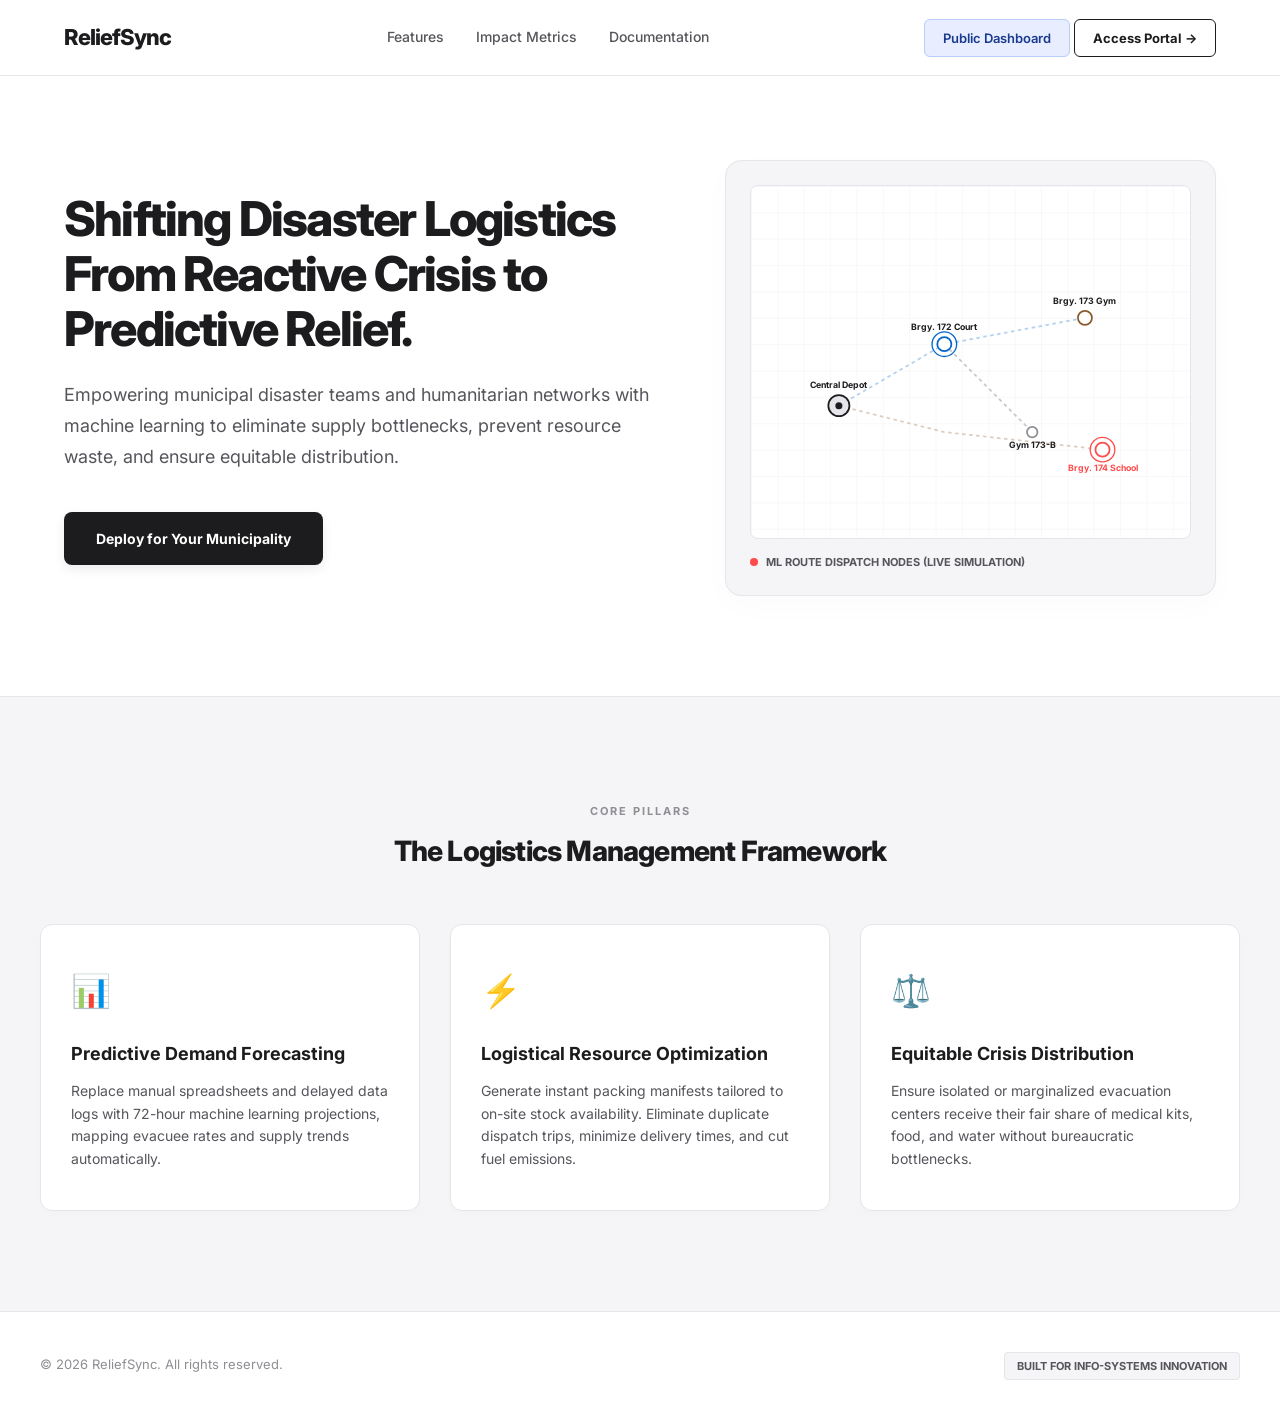
==== commit a63f5944: "feat: implement 6 fixes - training info card, stock update panel, chart auto-scale, per-item thresho" ====
--- a/index.html
+++ b/index.html
@@ -25,7 +25,8 @@
       </nav>
       
       <div class="nav-actions">
-        <a href="portal.html" class="portal-btn">Access Portal →</a>
+        <a href="frontend/public.html" class="public-dashboard-btn">Public Dashboard</a>
+        <a href="login.html" class="portal-btn">Access Portal →</a>
       </div>
     </div>
   </header>
--- a/style.css
+++ b/style.css
@@ -100,6 +100,24 @@
   color: #ffffff;
 }
 
+.public-dashboard-btn {
+  font-size: 13px;
+  font-weight: 600;
+  color: #1a3a8f;
+  text-decoration: none;
+  padding: 10px 18px;
+  border: 1.5px solid #b8ccff;
+  border-radius: 6px;
+  background: #e8eeff;
+  transition: all var(--transition-fast);
+}
+.public-dashboard-btn:hover {
+  background: #1a3a8f;
+  color: #fff;
+  border-color: #1a3a8f;
+}
+
+
 
 /* 2. Hero Section */
 .hero-section {
